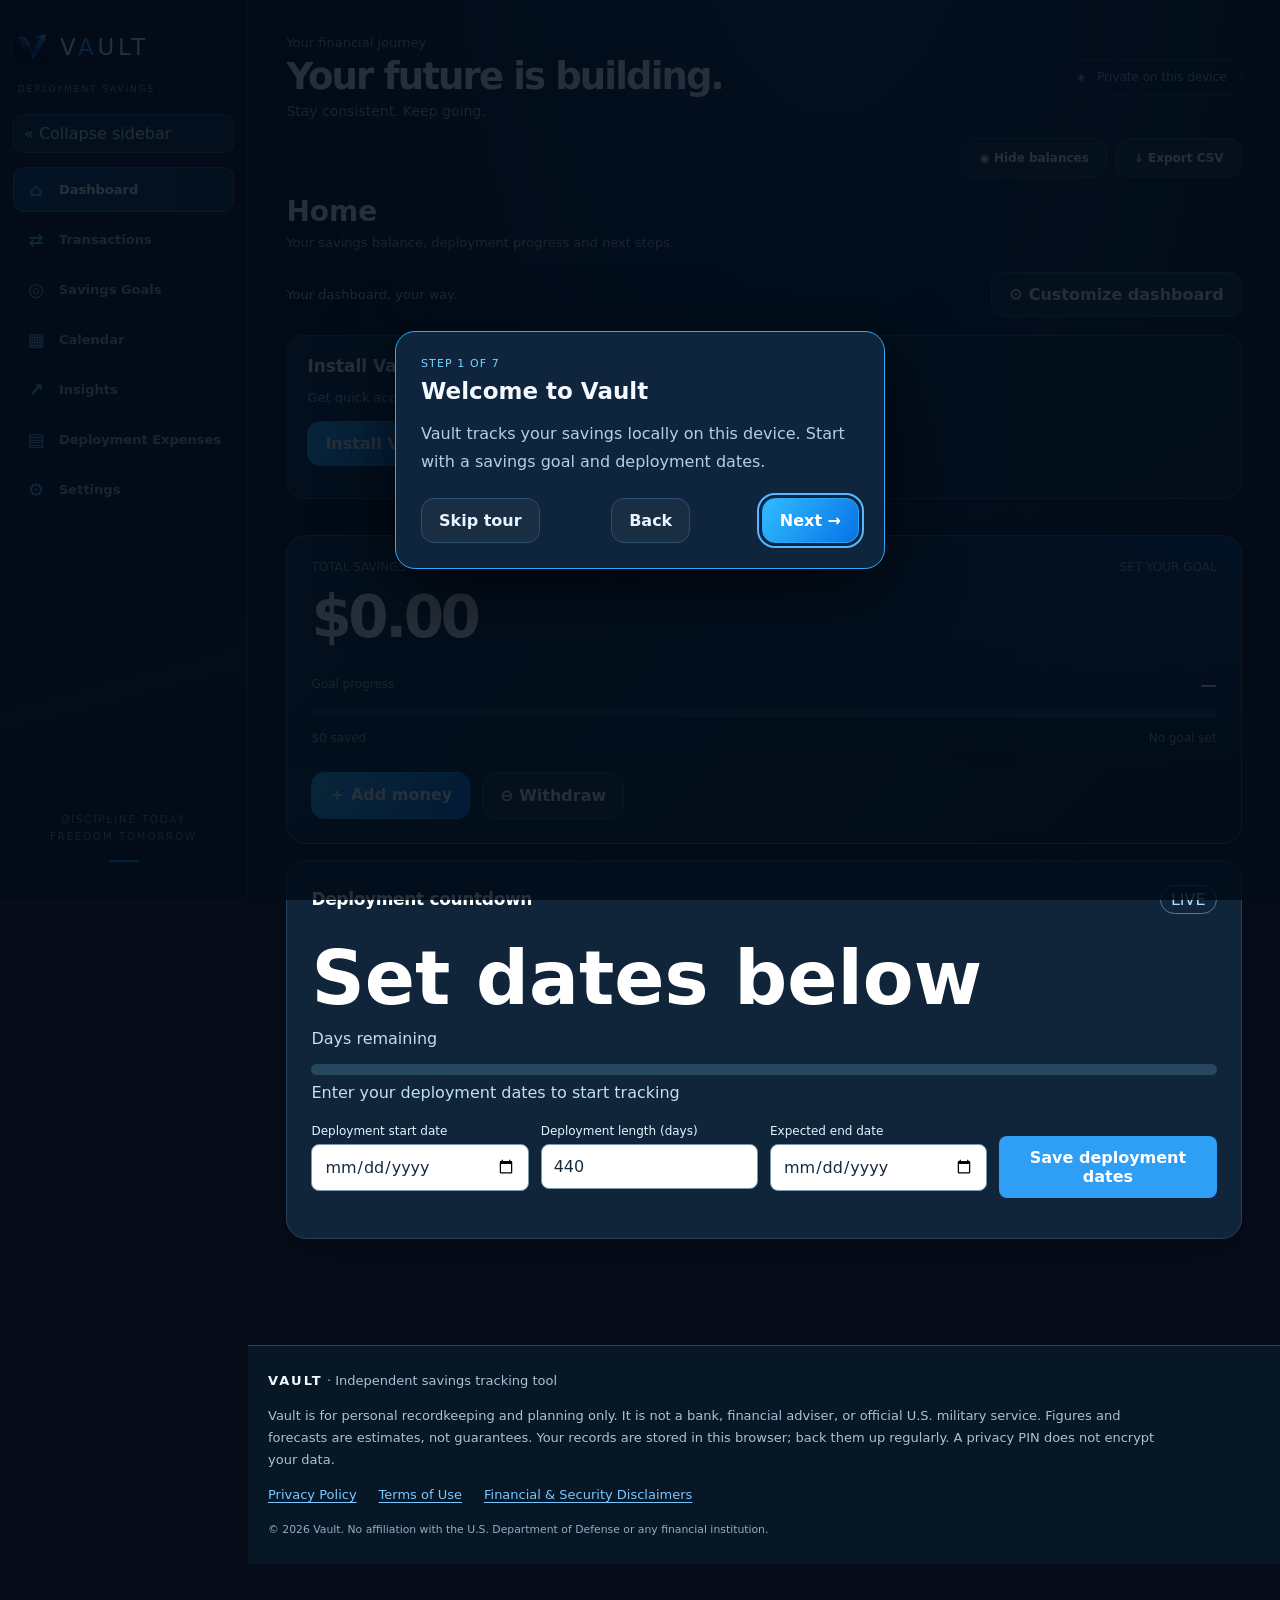
==== index.html @ 90b9b52c "Add files via upload" ====
<!doctype html><html lang="en"><head><meta charset="utf-8"><meta name="viewport" content="width=device-width,initial-scale=1"><meta name="theme-color" content="#060d19"><title>Vault | Deployment Savings</title><link rel="icon" type="image/png" href="icon-192.png"><link rel="apple-touch-icon" href="icon-192.png"><link rel="manifest" href="manifest.webmanifest"><style>
:root{font-family:Inter,ui-sans-serif,system-ui,-apple-system,"Segoe UI",sans-serif;color:#f4f8ff;background:#060d19;color-scheme:dark}*{box-sizing:border-box}body{margin:0;background:radial-gradient(ellipse at 65% -15%,#12315c 0,transparent 48%),#060d19;min-height:100vh}button,input{font:inherit}button{cursor:pointer}button:focus-visible,input:focus-visible{outline:2px solid #55b7ff;outline-offset:3px}a{color:inherit;text-decoration:none}.shell{display:grid;grid-template-columns:235px minmax(0,1fr);min-height:100vh}.sidebar{position:sticky;top:0;height:100vh;padding:32px 19px;border-right:1px solid #21334a;background:linear-gradient(165deg,#060c16,#091829 75%,#08111d)}.logo{font-size:31px;font-weight:300;letter-spacing:.28em;margin:0 10px 0 12px}.logo span{color:#31adff}.subbrand{font-size:10px;letter-spacing:.21em;color:#91a6bd;margin:4px 0 36px 13px}.nav{display:grid;gap:8px}.nav a{display:flex;align-items:center;gap:13px;padding:13px 15px;color:#a8bdd2;border-radius:13px;font-size:14px}.nav a.active,.nav a:hover{background:linear-gradient(90deg,#073a6c,#102844);color:#f4faff;border:1px solid #2672b7}.nav a:not(.active){border:1px solid transparent}.nav svg{width:19px;height:19px}.sidebar-note{position:absolute;bottom:30px;left:30px;right:30px;color:#718da8;letter-spacing:.2em;line-height:2;font-size:10px;text-align:center}.sidebar-note:after{content:"";display:block;width:30px;height:2px;background:#1c9bff;margin:15px auto}.main{min-width:0;padding:35px clamp(17px,3vw,43px) 70px;max-width:1500px;width:100%;margin:auto}.head{display:flex;justify-content:space-between;gap:20px;align-items:center;margin-bottom:27px}.eyebrow{font-size:13px;color:#93aac1}.head h1{font-size:clamp(25px,3vw,37px);letter-spacing:-.05em;margin:5px 0}.head p{color:#9aacc2;margin:0;font-size:14px}.private{font-size:12px;color:#8eb2d4;border:1px solid #29425b;border-radius:30px;padding:10px 14px;white-space:nowrap}.grid{display:grid;grid-template-columns:minmax(0,1.65fr) minmax(270px,1fr);gap:18px}.card{border:1px solid #25405a;border-radius:20px;padding:24px;background:linear-gradient(140deg,rgba(20,40,61,.93),rgba(7,18,32,.98));box-shadow:0 14px 40px #0003;min-width:0}.hero{background:radial-gradient(ellipse at 100% 0,#0a3765 0,transparent 55%),linear-gradient(135deg,#122b47,#071423);border-color:#2874ae}.card h2{font-size:17px;margin:0 0 20px;letter-spacing:-.02em}.balance{font-size:clamp(37px,5vw,58px);font-weight:750;letter-spacing:-.06em;margin:9px 0 24px;overflow-wrap:anywhere}.small{color:#96aac0;font-size:12px}.split{display:flex;justify-content:space-between;gap:12px;align-items:center}.strong{font-weight:700}.bar{height:11px;border-radius:20px;background:#203a55;overflow:hidden;margin:13px 0}.bar>div{height:100%;width:0;background:linear-gradient(90deg,#1688ee,#48c5ff);border-radius:20px;transition:width .3s}.actions{display:flex;gap:12px;margin-top:27px}.btn{border:1px solid #2d506e;border-radius:13px;padding:12px 17px;font-weight:700;background:#192d43;color:#e9f4ff}.btn.primary{background:linear-gradient(125deg,#31bcff,#0872e6);border-color:#27a8fc;color:#fff}.btn:hover{filter:brightness(1.13)}.progress-ring{width:145px;height:145px;margin:8px auto 18px;display:block}.ring-track{fill:none;stroke:#20384f;stroke-width:12}.ring-fill{fill:none;stroke:#24a9ff;stroke-width:12;stroke-linecap:round;transform:rotate(-90deg);transform-origin:50% 50%;transition:stroke-dasharray .3s}.ring-text{font-size:30px;fill:#f5faff;font-weight:700;text-anchor:middle}.ring-sub{font-size:10px;fill:#94abc3;text-anchor:middle}.mini3{display:grid;grid-template-columns:repeat(3,1fr);gap:7px;text-align:center}.mini3>div+div{border-left:1px solid #28415b}.mini3 b{display:block;font-size:18px}.mini3 span{font-size:11px;color:#90a9c1}.chart-wrap{width:100%;height:210px}.chart-wrap svg{width:100%;height:100%;overflow:visible}.chartline{fill:none;stroke:#31b4ff;stroke-width:3;stroke-linecap:round;stroke-linejoin:round}.chartarea{fill:url(#areaGradient)}.chartgrid{stroke:#25415b;stroke-width:1}.axis{fill:#8da6bd;font-size:11px}.forecast-amount{font-size:38px;font-weight:750;letter-spacing:-.05em;margin:12px 0}.status{margin-top:17px;background:#0a2440;border:1px solid #1e619c;padding:13px;border-radius:12px;color:#65c5ff;font-size:13px}.transactions{list-style:none;padding:0;margin:0}.transactions li{display:flex;justify-content:space-between;align-items:center;gap:15px;padding:14px 0;border-bottom:1px solid #22374c}.transactions li:last-child{border:0}.transaction-icon{width:39px;height:39px;border:1px solid #205d8b;border-radius:50%;background:#0a2945;display:grid;place-items:center;color:#55bcff;font-size:21px;flex-shrink:0}.txleft{display:flex;align-items:center;gap:12px;min-width:0}.txleft strong{display:block;font-size:13px;overflow-wrap:anywhere}.txleft small{color:#8ca6c0;font-size:11px}.txright{text-align:right;white-space:nowrap}.txright strong{display:block;font-size:14px}.pos{color:#5edbc5}.neg{color:#ffabb7}.textbutton{border:0;background:none;color:#7fbbec;font-size:11px;padding:6px 0}.stats{display:grid;grid-template-columns:1fr 1fr;gap:10px}.stat{border:1px solid #294158;border-radius:13px;padding:15px;background:#11243a}.stat strong{display:block;font-size:21px;margin-top:6px}.stat small{color:#90a9c1;font-size:11px}.quote{color:#91a8c1;border-top:1px solid #28415b;padding-top:19px;margin-top:20px;font-style:italic;font-size:14px;line-height:1.7}.full{grid-column:1/-1}.forms{display:grid;grid-template-columns:1fr 1fr;gap:18px}.formgrid{display:grid;grid-template-columns:repeat(2,minmax(0,1fr));gap:12px}label{display:block;font-size:12px;color:#b6c9db;margin-bottom:7px}input,select{width:100%;background:#071525;border:1px solid #35516c;border-radius:10px;color:#fff;padding:12px;min-height:44px}form .btn{margin-top:17px}.footnote{color:#8ba3bb;font-size:12px;line-height:1.6}.backup{display:flex;gap:12px;align-items:center;flex-wrap:wrap}.backup input{max-width:280px}.toast{position:fixed;bottom:22px;right:22px;background:#0e3557;border:1px solid #2d95d6;color:#e7f7ff;border-radius:12px;padding:13px 19px;box-shadow:0 12px 30px #0007;display:none;z-index:20}.mobile-nav{display:none}@media(max-width:1050px){.shell{grid-template-columns:190px 1fr}.sidebar{padding:28px 12px}.grid{grid-template-columns:1fr 1fr}.forms{grid-template-columns:1fr}.logo{font-size:25px}}@media(max-width:790px){.shell{display:block}.sidebar{display:none}.main{padding:25px 15px 100px}.grid{grid-template-columns:1fr}.card{padding:21px}.mobile-nav{display:flex;position:fixed;bottom:0;left:0;right:0;background:#091726ed;backdrop-filter:blur(15px);border-top:1px solid #294764;z-index:10;justify-content:space-around;padding:10px 4px max(12px,env(safe-area-inset-bottom))}.mobile-nav a{font-size:11px;color:#9ab9d5;text-align:center;padding:7px}.mobile-nav a.active{color:#4cbcff}.private{display:none}.head{margin-bottom:20px}.balance{font-size:46px}}@media(max-width:400px){.formgrid{grid-template-columns:1fr}.actions .btn{flex:1;padding:12px 7px;font-size:13px}.stats{gap:8px}.stat{padding:11px}}@media(prefers-reduced-motion:reduce){*{transition:none!important;scroll-behavior:auto!important}}html{scroll-behavior:smooth}
.brandlock{display:flex;align-items:center;gap:10px;margin-left:6px}.brandicon{width:42px;height:42px;border-radius:12px;flex-shrink:0}.brandlock .logo{margin:0;font-size:27px;letter-spacing:.16em}@media(max-width:1050px){.brandicon{width:34px;height:34px}.brandlock .logo{font-size:22px}}
</style>
<style>
.brandicon{object-fit:cover;box-shadow:0 0 22px #1688ee45}
.utilitybar{display:flex;justify-content:flex-end;gap:9px;margin:-8px 0 17px;flex-wrap:wrap}
.utilitybar button{font-size:12px}
.filters{display:flex;gap:10px;margin-bottom:14px;flex-wrap:wrap}
.filters input{flex:1;min-width:180px}
.filters select{width:auto;min-width:150px}
.privacy-hidden{filter:blur(10px);user-select:none}
.insight{padding:14px;border-radius:13px;background:#091e35;border:1px solid #285077;margin-top:15px}
.insight strong{color:#75caff}
@media(max-width:790px){.utilitybar{justify-content:flex-start}.filters input,.filters select{width:100%}}
</style>

<style>
.calendar-grid{display:grid;grid-template-columns:repeat(7,minmax(0,1fr));gap:5px;margin:18px 0}
.calendar-grid button,.calendar-grid .dayhead{min-width:0;text-align:center;border:1px solid #254461;background:#0c2036;border-radius:9px;color:#e3f4ff;padding:10px 2px;font-size:12px}
.calendar-grid button.has-money{background:#123f67;border-color:#279ff1}
.calendar-grid .dayhead{background:transparent;border:0;color:#88a9c9}
.reportrow,.goalrow{padding:12px 0;border-bottom:1px solid #29415a;display:flex;justify-content:space-between;gap:10px;align-items:center;flex-wrap:wrap}
.goalrow small{color:#9fb7cf}
#vaultLock{position:fixed;inset:0;z-index:999;background:#061120;display:none;align-items:center;justify-content:center;padding:24px}
#vaultLock>div{max-width:360px;width:100%;border:1px solid #276caa;background:#10243a;padding:28px;border-radius:20px}
@media(max-width:500px){.calendar-grid{gap:2px}.calendar-grid button{font-size:10px;padding:9px 0}}
</style>
<style>.vault-legal-footer{margin:36px auto 82px;padding:24px 20px;border-top:1px solid #284766;background:#081725;color:#a9c1d7;font-size:13px;line-height:1.7}.vault-legal-footer .legal-inner{max-width:1100px;margin:auto}.vault-legal-footer strong{color:#f2f8ff;letter-spacing:.16em}.vault-legal-footer nav{display:flex;flex-wrap:wrap;gap:10px 22px;margin:12px 0}.vault-legal-footer a{color:#79c7ff;text-decoration:underline;text-underline-offset:3px}.vault-legal-footer small{color:#92acc6}.vault-legal-footer p{max-width:900px}@media(min-width:900px){.vault-legal-footer{margin-left:260px}}@media(max-width:650px){.vault-legal-footer{padding-bottom:88px}}</style></head><body><div class="shell"><aside class="sidebar"><div class="brandlock"><img src="icon-192.png" alt="Vault V logo" class="brandicon"><div class="logo">V<span>A</span>ULT</div></div><div class="subbrand">DEPLOYMENT SAVINGS</div><nav class="nav"><a class="active" href="#dashboard">⌂ &nbsp; Dashboard</a><a href="#activity">↗ &nbsp; Transactions</a><a href="#plan">◎ &nbsp; Savings plan</a><a href="#data">⚙ &nbsp; Data & backup</a></nav><div class="sidebar-note">DISCIPLINE TODAY<br>FREEDOM TOMORROW</div></aside><main class="main"><header class="head"><div><div class="eyebrow">Your financial journey</div><h1>Your future is building.</h1><p>Stay consistent. Keep going.</p></div><div class="private">◈ &nbsp; Private on this device</div></header><div class="utilitybar"><button class="btn" type="button" id="privacyToggle">◉ Hide balances</button><button class="btn" type="button" id="csvExport">↓ Export CSV</button></div><div class="grid" id="dashboard"><section class="card hero"><div class="split"><div class="small">TOTAL SAVINGS</div><div class="small" id="goalBadge">SET YOUR GOAL</div></div><div class="balance" id="balance">$0.00</div><div class="split"><span class="small">Goal progress</span><b id="percent">—</b></div><div class="bar" id="progress" role="progressbar" aria-label="Savings goal progress" aria-valuemin="0" aria-valuemax="100" aria-valuenow="0"><div id="fill"></div></div><div class="split small"><span id="savedLabel">$0 saved</span><span id="goalLabel">No goal set</span></div><div class="actions"><button type="button" class="btn primary" id="addShortcut">＋ Add money</button><button type="button" class="btn" id="withdrawShortcut">⊖ Withdraw</button></div></section><section class="card"><h2>Deployment progress</h2><svg class="progress-ring" viewBox="0 0 160 160" role="img" aria-label="Deployment progress"><circle class="ring-track" cx="80" cy="80" r="61"/><circle id="ringFill" class="ring-fill" cx="80" cy="80" r="61" stroke-dasharray="0 383.27"/><text id="ringPct" x="80" y="77" class="ring-text">—</text><text x="80" y="95" class="ring-sub">Complete</text></svg><div class="mini3"><div><b id="elapsed">—</b><span>Elapsed</span></div><div><b id="remainingDays">—</b><span>Remaining</span></div><div><b id="totalDays">—</b><span>Total days</span></div></div></section><section class="card"><div class="split"><h2>Savings growth</h2><span class="small">Transaction history</span></div><div class="chart-wrap"><svg id="chart" viewBox="0 0 520 210" preserveAspectRatio="none" aria-label="Savings growth chart" role="img"></svg></div><div class="small" id="chartNote">Add a savings transaction to see your progress.</div></section><section class="card"><h2>Projection</h2><div class="small">Estimated end balance</div><div class="forecast-amount" id="forecast">—</div><p class="footnote" id="forecastNote">Set deployment dates and record savings to see a projection.</p><div class="insight" id="goalPace" aria-live="polite">Set a goal and deployment dates to see your required savings pace.</div><div class="status" id="forecastStatus">Your progress, your pace.</div></section><section class="card" id="activity"><div class="split"><h2>Recent transactions</h2><span class="small" id="txCount">0 records</span></div><div class="filters"><input id="txSearch" aria-label="Search transactions" placeholder="Search transactions..."><select id="txFilter" aria-label="Filter transaction type"><option value="all">All transactions</option><option value="deposit">Deposits only</option><option value="withdrawal">Withdrawals only</option></select></div><div class="vault-cat-filter"><label for="txCategoryFilter">Category</label><select id="txCategoryFilter"><option value="all">All categories</option><option value="">Uncategorized</option></select></div><ul class="transactions" id="history"></ul></section><section class="card"><h2>Quick stats</h2><div class="stats"><div class="stat"><small>Saved this month</small><strong id="monthSaved">$0</strong></div><div class="stat"><small>Monthly average</small><strong id="monthlyAverage">—</strong></div><div class="stat"><small>Left to goal</small><strong id="leftGoal">—</strong></div><div class="stat"><small>Days remaining</small><strong id="daysStat">—</strong></div></div><div class="quote">“Small steps each day create a big future.”</div></section><section class="full forms" id="plan"><div class="card" id="transactionPanel"><h2>Record savings</h2><form id="transactionForm"><div class="formgrid"><div><label for="type">Transaction</label><select id="type"><option value="deposit">Add to savings</option><option value="withdrawal">Withdraw from savings</option></select></div><div><label for="amount">Amount ($)</label><input id="amount" type="number" min="0.01" step="0.01" required placeholder="0.00"></div><div><label for="date">Date</label><input id="date" type="date" required></div><div><label for="txCategory">Category (optional)</label><select id="txCategory"><option value="">Uncategorized</option></select></div><div><label for="note">Note (optional)</label><input id="note" maxlength="100" placeholder="Payday transfer"></div></div><button class="btn primary" type="submit">Save transaction</button></form></div><div class="card"><h2>Your savings plan</h2><form id="settingsForm"><div class="formgrid"><div><label for="starting">Starting savings ($)</label><input id="starting" type="number" min="0" step="0.01" required></div><div><label for="goal">Savings goal ($)</label><input id="goal" type="number" min="0" step="0.01" required></div><div><label for="start">Deployment start</label><input id="start" type="date"></div><div><label for="end">Deployment end</label><input id="end" type="date"></div></div><button class="btn" type="submit">Save plan</button></form></div></section><section class="card full" id="data"><h2>Data & backups</h2><p class="footnote">Vault stores your records in this browser, not in a bank account or online service. Export backups regularly: clearing browser data or changing devices may erase your records. Projections are estimates, not guaranteed results.</p><div class="backup"><button class="btn" id="export" type="button">↓ Export JSON backup</button><div><label for="import">Restore a backup</label><input id="import" type="file" accept=".json,application/json"></div></div></section>
<section class="card full" id="insights"><div class="split"><h2>Payday & savings insights</h2><span class="small">V1.1</span></div>
<div class="stats" id="insightStats"></div><div class="insight" id="projectionRange">Add transactions to build projections.</div>
<div class="insight" id="checkpoint">Set a goal and dates to see monthly checkpoints.</div>
<div class="insight" id="milestones">Milestones appear here.</div></section>
<section class="card full" id="goals"><h2>Optional savings goals</h2><p class="footnote">Your main deployment goal always measures total savings. Smaller goals reserve part of the same balance, never extra money.</p>
<form id="goalForm" class="formgrid"><div><label>Goal name</label><input id="subGoalName" maxlength="70" required placeholder="Emergency fund"></div><div><label>Target ($)</label><input id="subGoalTarget" type="number" min=".01" step=".01" required></div><div><label>Allocated savings ($)</label><input id="subGoalAllocated" type="number" min="0" step=".01" value="0" required></div><div style="align-self:end"><button class="btn primary" type="submit">Add goal</button></div></form><div id="subGoals"></div></section>
<section class="card full" id="calendarSection"><h2>Savings calendar</h2><div class="split"><button class="btn" id="prevMonth" type="button">← Previous</button><strong id="calendarMonth"></strong><button class="btn" id="nextMonth" type="button">Next →</button></div><div class="calendar-grid" id="calendarGrid"></div><p class="footnote">Select a day to review its transactions.</p><div id="dayDetails" class="small"></div></section>
<section class="card full" id="monthlyReport"><h2>Monthly savings report</h2><div id="monthlyRows"></div></section>
<section class="card full" id="reminders"><h2>Reminders & privacy</h2><div class="formgrid">
<div><label>Next payday (optional)</label><input type="date" id="nextPayday"></div>
<div><label>Payday recurrence</label><select id="paydayFrequency"><option value="none">One-time</option><option value="biweekly">Every 14 days</option><option value="semimonthly">1st and 15th</option></select></div>
<div><label>Backup reminder</label><select id="backupFrequency"><option value="30">Every 30 days</option><option value="14">Every 14 days</option><option value="7">Every 7 days</option><option value="0">Off</option></select></div>
<div style="align-self:end"><button class="btn primary" type="button" id="saveReminder">Save reminders</button></div>
</div><div id="reminderList" class="insight"></div><div class="actions"><button class="btn" id="setPin" type="button">Set/change privacy PIN</button><button class="btn" id="lockNow" type="button">Lock now</button><button class="btn" id="clearPin" type="button">Remove PIN</button></div><p class="footnote">The PIN is a convenience screen, not encryption. Browser storage remains accessible to someone with device access.</p><div class="actions"><button class="btn" id="installApp" type="button" hidden>Install Vault</button></div></section>
</div><section class="card full v12-card" id="v12Overview" aria-label="Savings command center">
<div class="v12-heading"><div><span class="v12-kicker">VAULT / FINANCIAL OVERVIEW</span><h2>Your savings command center</h2><p class="footnote">A clearer view of your savings pace, upcoming payday and monthly progress.</p></div><span class="v12-version">V1.2</span></div>
<div class="v12-metrics" id="v12Metrics" aria-live="polite"></div>
<div class="v12-progress"><div class="split"><strong>Goal pacing</strong><span id="v12PaceLabel" class="small">Set your goal and dates</span></div><div class="v12-track"><div id="v12ActualBar"></div><div id="v12TargetMark" aria-hidden="true"></div></div><p id="v12PaceExplanation" class="footnote"></p></div>
</section>
<section class="card full v12-card" id="v12Activity"><div class="v12-heading"><div><span class="v12-kicker">ACTIVITY</span><h2>Recent savings activity</h2></div><a href="#activity" class="v12-link">All transactions →</a></div><div id="v12Timeline" class="v12-timeline"></div></section>
<section class="card full v12-card" id="v12Planner"><div class="v12-heading"><div><span class="v12-kicker">PAYDAY PLANNER</span><h2>Plan your next deposit</h2></div></div><div class="v12-planner"><div><label for="v12PayAmount">Expected savings per payday ($)</label><input id="v12PayAmount" type="number" min="0" step=".01" placeholder="Enter your planned savings"></div><div><label for="v12PayDate">Next payday</label><input id="v12PayDate" type="date"></div><div><label for="v12PayCycle">Pay frequency</label><select id="v12PayCycle"><option value="semi">1st and 15th</option><option value="biweekly">Every 14 days</option><option value="monthly">Every month</option></select></div><div class="v12-plan-button"><button type="button" class="btn primary" id="v12SavePlan">Save plan</button></div></div><p id="v12PlanSummary" class="footnote">This is a planning estimate. No transactions are created automatically.</p></section>
<section class="card full v12-card" id="v12Health"><div class="v12-heading"><div><span class="v12-kicker">SAVINGS HEALTH</span><h2>Monthly health check</h2></div></div><div id="v12HealthStats" class="v12-health"></div><p class="footnote">Savings indicators are based on recorded activity, not an assessment of creditworthiness or financial advice.</p></section>
<section class="card full v12-card" id="v12Recovery"><div class="v12-heading"><div><span class="v12-kicker">DATA SAFETY</span><h2>Backup readiness</h2></div></div><div id="v12BackupStatus" class="v12-backup"></div><div class="actions"><button type="button" class="btn" id="v12Export">Download complete backup</button><button type="button" class="btn" id="v12BackupCheck">Check local records</button></div><p class="footnote">Exporting a backup does not sync your data. Keep your JSON file somewhere safe. A local validation check does not replace a restoration test.</p></section></main></div><nav class="mobile-nav" aria-label="Mobile navigation"><a class="active" href="#dashboard">⌂<br>Home</a><a href="#activity">↗<br>Activity</a><a href="#plan">◎<br>Plan</a><a href="#data">⚙<br>Backup</a></nav><div class="toast" id="toast" role="status"></div><script>
(()=>{'use strict';const KEY='vault-deployment-v3',OLD='deployment-savings-v1',empty=()=>({settings:{starting:0,goal:0,start:'',end:''},transactions:[]});const $=id=>document.getElementById(id);const money=n=>new Intl.NumberFormat('en-US',{style:'currency',currency:'USD'}).format(n),short=n=>new Intl.NumberFormat('en-US',{style:'currency',currency:'USD',maximumFractionDigits:0}).format(n);const today=()=>{const d=new Date();return `${d.getFullYear()}-${String(d.getMonth()+1).padStart(2,'0')}-${String(d.getDate()).padStart(2,'0')}`};const date=s=>s?new Date(s+'T12:00:00'):null;const days=(a,b)=>Math.round((b-a)/86400000);const num=v=>Number.isFinite(Number(v))?Number(v):0;const cents=v=>Math.round(v*100)/100;let data;try{data=JSON.parse(localStorage.getItem(KEY)||localStorage.getItem(OLD))||empty();if(!valid(data))throw Error()}catch{data=empty()}function valid(d){return d&&d.settings&&typeof d.settings==='object'&&Number.isFinite(Number(d.settings.starting))&&Number(d.settings.starting)>=0&&Number.isFinite(Number(d.settings.goal))&&Number(d.settings.goal)>=0&&Array.isArray(d.transactions)&&d.transactions.length<100000&&d.transactions.every(t=>t&&['deposit','withdrawal'].includes(t.type)&&Number.isFinite(t.amount)&&t.amount>0&&typeof t.date==='string'&&/^\d{4}-\d\d-\d\d$/.test(t.date)&&typeof t.id==='string')}function toast(msg){$('toast').textContent=msg;$('toast').style.display='block';clearTimeout(toast.timer);toast.timer=setTimeout(()=>$('toast').style.display='none',2800)}function persist(){try{localStorage.setItem(KEY,JSON.stringify(data));render();window.dispatchEvent(new Event('vault-updated'));return true}catch{alert('Unable to save in this browser. Please export a backup and check available storage.');return false}}function balance(){return cents(num(data.settings.starting)+data.transactions.reduce((sum,t)=>sum+(t.type==='deposit'?t.amount:-t.amount),0))}function renderChart(){const svg=$('chart');svg.replaceChildren();const NS='http://www.w3.org/2000/svg',add=(name,attrs,text)=>{const e=document.createElementNS(NS,name);Object.entries(attrs||{}).forEach(([k,v])=>e.setAttribute(k,String(v)));if(text!==undefined)e.textContent=text;svg.append(e);return e};const defs=add('defs'),gradient=document.createElementNS(NS,'linearGradient');gradient.setAttribute('id','areaGradient');gradient.setAttribute('x1','0');gradient.setAttribute('y1','0');gradient.setAttribute('x2','0');gradient.setAttribute('y2','1');for(const [offset,opacity] of [['0%','.4'],['100%','0']]){const stop=document.createElementNS(NS,'stop');stop.setAttribute('offset',offset);stop.setAttribute('stop-color','#159dff');stop.setAttribute('stop-opacity',opacity);gradient.append(stop)}defs.append(gradient);const ordered=[...data.transactions].sort((a,b)=>a.date.localeCompare(b.date)||num(a.created)-num(b.created));let running=num(data.settings.starting);let points=[{label:'Start',val:running}];for(const t of ordered){running+=t.type==='deposit'?t.amount:-t.amount;points.push({label:t.date.slice(5),val:cents(running)})}if(points.length===1)points.push({...points[0],label:'Now'});const vals=points.map(p=>p.val),min=Math.min(0,...vals),max=Math.max(1,...vals),range=max-min;for(let i=0;i<4;i++){const y=18+i*49;add('line',{x1:48,x2:508,y1:y,y2:y,class:'chartgrid'});add('text',{x:4,y:y+4,class:'axis'},short(max-i*range/3))}const coords=points.map((p,i)=>[48+(460*i/(points.length-1)),166-148*(p.val-min)/range]);const d=coords.map(([x,y],i)=>`${i?'L':'M'}${x.toFixed(1)},${y.toFixed(1)}`).join(' ');add('path',{d:`${d} L${coords.at(-1)[0]},166 L48,166 Z`,class:'chartarea'});add('path',{d,class:'chartline'});const [x,y]=coords.at(-1);add('circle',{cx:x,cy:y,r:5,fill:'#4fc5ff',stroke:'#c9efff','stroke-width':2});add('text',{x:48,y:195,class:'axis'},points[0].label);add('text',{x:508,y:195,class:'axis','text-anchor':'end'},points.at(-1).label);$('chartNote').textContent=ordered.length?`${ordered.length} recorded transaction${ordered.length===1?'':'s'} • Balance shown over time`:'Add a savings transaction to see your progress.'}function render(){const s=data.settings,bal=balance(),goal=num(s.goal),pct=goal>0?bal/goal*100:0;$('balance').textContent=money(bal);$('percent').textContent=goal>0?`${pct.toFixed(1)}%`:'—';$('fill').style.width=`${Math.max(0,Math.min(100,pct))}%`;$('progress').setAttribute('aria-valuenow',Math.max(0,Math.min(100,Math.round(pct))));$('goalBadge').textContent=goal>0?(pct>=100?'GOAL REACHED':'KEEP BUILDING'):'SET YOUR GOAL';$('savedLabel').textContent=`${short(bal)} saved`;$('goalLabel').textContent=goal>0?`${short(goal)} goal`:'No goal set';$('leftGoal').textContent=goal>0?short(Math.max(0,goal-bal)):'—';const start=date(s.start),end=date(s.end),now=date(today()),total=start&&end&&end>start?days(start,end):null,elapsed=total===null?null:Math.min(total,Math.max(0,days(start,now))),remaining=total===null?null:Math.max(0,days(now,end)),progress=total?elapsed/total*100:0;$('elapsed').textContent=elapsed??'—';$('remainingDays').textContent=remaining??'—';$('totalDays').textContent=total??'—';$('daysStat').textContent=remaining??'—';$('ringPct').textContent=total?`${Math.round(progress)}%`:'—';$('ringFill').setAttribute('stroke-dasharray',`${(progress/100*383.27).toFixed(1)} 383.27`);const net=cents(bal-num(s.starting));const forecast=total&&elapsed>0?cents(bal+net/elapsed*remaining):null;$('forecast').textContent=forecast===null?'—':short(forecast);$('forecastNote').textContent=forecast===null?'Set deployment dates and record savings to see a projection.':'Based on your average net savings per elapsed deployment day. This is only an estimate.';$('forecastStatus').textContent=forecast===null?'Your progress, your pace.':goal>0?(forecast>=goal?'On track to reach your goal':'Below goal at your current pace'):'Add a goal to compare your forecast.';const month=today().slice(0,7),thisMonth=data.transactions.filter(t=>t.date.startsWith(month)).reduce((a,t)=>a+(t.type==='deposit'?t.amount:-t.amount),0);$('monthSaved').textContent=short(thisMonth);$('monthlyAverage').textContent=elapsed>0?short(net/(elapsed/30.4375)):'—';const sorted=[...data.transactions].sort((a,b)=>b.date.localeCompare(a.date)||num(b.created)-num(a.created));$('txCount').textContent=`${sorted.length} record${sorted.length===1?'':'s'}`;$('history').replaceChildren();if(!sorted.length){const li=document.createElement('li');li.className='small';li.textContent='No transactions yet. Your savings history will appear here.';$('history').append(li)}for(const t of sorted.filter(t=>($('txFilter').value==='all'||t.type===$('txFilter').value)&&(!$('txSearch').value.trim()||(t.note||'').toLowerCase().includes($('txSearch').value.trim().toLowerCase())||(t.category||'').toLowerCase().includes($('txSearch').value.trim().toLowerCase())||t.date.includes($('txSearch').value.trim()))&&($('txCategoryFilter').value==='all'||(t.category||'')===$('txCategoryFilter').value))){const li=document.createElement('li'),left=document.createElement('div'),circle=document.createElement('span'),txt=document.createElement('div'),title=document.createElement('strong'),dt=document.createElement('small'),right=document.createElement('div'),amt=document.createElement('strong'),del=document.createElement('button');left.className='txleft';circle.className='transaction-icon';circle.textContent=t.type==='deposit'?'↓':'↑';title.textContent=t.note|| (t.type==='deposit'?'Savings deposit':'Savings withdrawal');dt.textContent=t.date+(t.category?' · '+t.category:' · Uncategorized');txt.append(title,dt);left.append(circle,txt);right.className='txright';amt.className=t.type==='deposit'?'pos':'neg';amt.textContent=`${t.type==='deposit'?'+':'−'}${money(t.amount)}`;del.className='textbutton';del.textContent='Delete';del.setAttribute('aria-label',`Delete ${t.date} ${t.type} ${money(t.amount)}`);del.onclick=()=>{if(confirm('Delete this transaction?')){data.transactions=data.transactions.filter(x=>x.id!==t.id);persist()}};const edit=document.createElement('button');edit.className='textbutton';edit.textContent='Edit';edit.onclick=()=>{const amount=prompt('Amount ($)',String(t.amount));if(amount===null)return;const val=Math.round(Number(amount)*100)/100;if(!Number.isFinite(val)||val<=0){alert('Enter a positive amount');return}const note=prompt('Description',t.note||'');if(note===null)return;const dt=prompt('Date (YYYY-MM-DD)',t.date);if(dt===null)return;if(!/^\d{4}-\d{2}-\d{2}$/.test(dt)||Number.isNaN(Date.parse(dt))){alert('Enter a valid date');return}const choices=t.type==='deposit'?['Paycheck','Bonus','Gift','Transfer','Other']:['Bills','Shopping','Emergency','Transfer','Other'];const category=prompt('Category (optional): '+choices.join(', '),t.category||'');if(category===null)return;const cleanCategory=category.trim();if(cleanCategory&&!choices.some(x=>x.toLowerCase()===cleanCategory.toLowerCase())){alert('Choose one of the listed categories, or leave it blank.');return}const old={...t};Object.assign(t,{amount:val,note:note.trim(),date:dt,category:choices.find(x=>x.toLowerCase()===cleanCategory.toLowerCase())||''});if(balance()<0){Object.assign(t,old);alert('This edit would make savings negative');return}persist()};right.append(amt,edit,del);li.append(left,right);$('history').append(li)}const pace=$('goalPace');if(pace){if(goal>0&&remaining!==null&&remaining>0){const needed=Math.max(0,goal-bal);pace.textContent=needed===0?'Goal achieved — excellent progress.':`To reach your goal, save ${money(needed/(remaining/30.4375))} per remaining month (${money(needed/remaining)} per day).`;}else{pace.textContent=goal>0&&remaining===0?'Your deployment end date has passed. Review your final savings.':'Set a savings goal and deployment dates to calculate your required monthly pace.'}}if(window.vaultPrivate){for(const id of ['balance','forecast','monthSaved','monthlyAverage','leftGoal'])$(id).classList.add('privacy-hidden')}else{for(const id of ['balance','forecast','monthSaved','monthlyAverage','leftGoal'])$(id).classList.remove('privacy-hidden')}renderChart()}function fill(){for(const k of ['starting','goal','start','end'])$(k).value=data.settings[k]??''}$('date').value=today();$('transactionForm').onsubmit=e=>{e.preventDefault();const amount=cents(Number($('amount').value));if(!(amount>0&&Number.isFinite(amount)))return;if($('type').value==='withdrawal'&&amount>balance()){alert('This withdrawal is greater than your recorded savings.');return}data.transactions.push({id:typeof crypto!=='undefined'&&crypto.randomUUID?crypto.randomUUID():String(Date.now())+'-'+Math.random(),type:$('type').value,amount,date:$('date').value,note:$('note').value.trim(),category:$('txCategory').value,created:Date.now()});if(persist()){e.target.reset();$('date').value=today();toast('Transaction saved')}};$('settingsForm').onsubmit=e=>{e.preventDefault();const start=$('start').value,end=$('end').value;if(start&&end&&end<=start){alert('Deployment end must be after the start date.');return}data.settings={starting:cents(Math.max(0,num($('starting').value))),goal:cents(Math.max(0,num($('goal').value))),start,end};if(persist())toast('Savings plan updated')};for(const [id,type] of [['addShortcut','deposit'],['withdrawShortcut','withdrawal']])$(id).onclick=()=>{$('type').value=type;$('transactionPanel').scrollIntoView({behavior:'smooth'});setTimeout(()=>$('amount').focus({preventScroll:true}),200)};$('export').onclick=()=>{const blob=new Blob([JSON.stringify({app:'deployment-savings-tracker',version:3,...data},null,2)],{type:'application/json'}),url=URL.createObjectURL(blob),a=document.createElement('a');a.href=url;a.download=`vault-savings-backup-${today()}.json`;a.click();setTimeout(()=>URL.revokeObjectURL(url),2000)};$('import').onchange=async e=>{const file=e.target.files[0];if(!file)return;try{if(file.size>5e6)throw Error('large');const obj=JSON.parse(await file.text());if(obj.app!=='deployment-savings-tracker'||!valid(obj))throw Error('invalid');if(!confirm('Replace your existing savings records with this backup?'))return;data={settings:obj.settings,transactions:obj.transactions};if(persist()){fill();toast('Backup restored')}}catch{alert('Could not restore this backup. Please use a valid Vault savings JSON backup.')}finally{e.target.value=''}};$('txSearch').addEventListener('input',render);$('txFilter').addEventListener('change',render);$('txCategoryFilter').addEventListener('change',render);$('privacyToggle').onclick=()=>{window.vaultPrivate=!window.vaultPrivate;$('privacyToggle').textContent=window.vaultPrivate?'◉ Show balances':'◉ Hide balances';render()};$('csvExport').onclick=()=>{const esc=v=>'"'+String(v??'').replace(/"/g,'""')+'"';const lines=[['Date','Type','Amount','Category','Note'],...data.transactions.map(t=>[t.date,t.type,t.amount.toFixed(2),t.category||'',t.note||''])];const csv=lines.map(row=>row.map(esc).join(',')).join('\\r\\n');const url=URL.createObjectURL(new Blob([csv],{type:'text/csv;charset=utf-8'}));const a=document.createElement('a');a.href=url;a.download=`vault-transactions-${today()}.csv`;a.click();setTimeout(()=>URL.revokeObjectURL(url),2000)};fill();render()})();
</script><footer class="vault-legal-footer" aria-label="Legal information"><div class="legal-inner"><div><strong>VAULT</strong> <span>· Independent savings tracking tool</span></div><p>Vault is for personal recordkeeping and planning only. It is not a bank, financial adviser, or official U.S. military service. Figures and forecasts are estimates, not guarantees. Your records are stored in this browser; back them up regularly. A privacy PIN does not encrypt your data.</p><nav aria-label="Legal pages"><a href="privacy.html">Privacy Policy</a><a href="terms.html">Terms of Use</a><a href="disclaimer.html">Financial &amp; Security Disclaimers</a></nav><small>© <span id="vaultCopyrightYear">2026</span> Vault. No affiliation with the U.S. Department of Defense or any financial institution.</small></div></footer><div id="vaultLock"><div><h2>Vault locked</h2><p class="small">Enter your privacy PIN to continue.</p><input id="unlockPin" type="password" inputmode="numeric" autocomplete="off" placeholder="PIN"><button class="btn primary" id="unlockBtn" type="button">Unlock</button><p id="unlockError" class="small"></p></div></div><script src="vault-v11.js" defer></script><script src="vault-v11-legal.js" defer></script><link rel="stylesheet" href="vault-v12.css"><script src="vault-v12.js" defer></script><link rel="stylesheet" href="vault-navigation.css"><script src="vault-navigation.js" defer></script><link rel="stylesheet" href="vault-experience.css"><script src="vault-experience.js" defer></script><link rel="stylesheet" href="vault-v13.css"><script src="vault-v13.js" defer></script><link rel="stylesheet" href="vault-v14.css"><script src="vault-v14.js" defer></script><link rel="stylesheet" href="vault-v141.css"><script src="vault-v141.js" defer></script><link rel="stylesheet" href="vault-v15.css"><script src="vault-v15.js" defer></script><link rel="stylesheet" href="vault-v21.css"><script src="vault-v21.js" defer></script><link rel="stylesheet" href="vault-v22.css"><script src="vault-v22.js" defer></script><link rel="stylesheet" href="vault-v25.css"><script src="vault-v25.js" defer></script><style id="vault-countdown-inline-style">
#vaultCountdownV29{display:block!important;visibility:visible!important;opacity:1!important;background:#10253a!important;color:#f5faff!important;padding:24px!important;grid-column:1/-1;max-width:100%;box-sizing:border-box}
#vaultCountdownV29 .v29-top{display:flex;justify-content:space-between;align-items:center;gap:12px}
#vaultCountdownV29 h2{margin:0;color:#fff!important}
#vaultCountdownV29 .v29-top span{border:1px solid #4e7d9b;border-radius:20px;padding:4px 10px;color:#a9dfff}
#vaultCountdownV29 .v29-number{font-size:clamp(38px,8vw,74px)!important;line-height:1.15;font-weight:800;color:#fff!important;background:transparent!important;width:auto!important;height:auto!important;min-height:65px;margin-top:22px;opacity:1!important;-webkit-text-fill-color:#fff!important}
#vaultCountdownV29 .v29-label,#vaultCountdownV29 #v29Progress{color:#c1dff3!important;margin:8px 0 16px}
#vaultCountdownV29 .v29-track{height:11px;border-radius:30px;background:#27475e;overflow:hidden}
#vaultCountdownV29 #v29Fill{height:100%;width:0;background:#53baff}
#vaultCountdownV29 form{display:grid!important;grid-template-columns:repeat(auto-fit,minmax(min(100%,190px),1fr));gap:12px;margin-top:22px;visibility:visible!important;opacity:1!important}
#vaultCountdownV29 label{display:flex!important;flex-direction:column;gap:6px;color:#e6f3ff!important}
#vaultCountdownV29 input{display:block!important;visibility:visible!important;opacity:1!important;box-sizing:border-box;width:100%;background:#fff!important;color:#172b3e!important;-webkit-text-fill-color:#172b3e!important;border:1px solid #7798af;border-radius:8px;padding:12px;font-size:16px;color-scheme:light}
#vaultCountdownV29 button{background:#2f9ef5!important;color:white!important;border:0;border-radius:8px;padding:12px 18px;cursor:pointer;font-weight:700;align-self:end;min-height:46px}
#vaultCountdownV29 #v29Status{color:#bce7ff!important}
</style><script id="vault-countdown-inline">(()=>{'use strict';
const KEY='vault-countdown-v29';
const $=id=>document.getElementById(id);
const parse=s=>{if(!/^\d{4}-\d{2}-\d{2}$/.test(s||''))return null;const [y,m,d]=s.split('-').map(Number);const a=new Date(y,m-1,d,12);return a.getFullYear()===y&&a.getMonth()===m-1&&a.getDate()===d?a:null};
const fmt=d=>[d.getFullYear(),String(d.getMonth()+1).padStart(2,'0'),String(d.getDate()).padStart(2,'0')].join('-');
const diff=(a,b)=>Math.round((Date.UTC(b.getFullYear(),b.getMonth(),b.getDate())-Date.UTC(a.getFullYear(),a.getMonth(),a.getDate()))/86400000);
function init(){
const home=$('vault-page-home')?.querySelector('.vault-page-content')||document.querySelector('#dashboard');
if(!home)return;
document.querySelectorAll('.vault-countdown').forEach(el=>el.remove());
const card=document.createElement('section');card.id='vaultCountdownV29';card.className='card vault-countdown-v29';
card.innerHTML=`<div class="v29-top"><h2>Deployment countdown</h2><span>LIVE</span></div><div class="v29-number" id="v29Remaining">Set dates below</div><div class="v29-label" id="v29Label">Days remaining</div><div class="v29-track"><div id="v29Fill"></div></div><p id="v29Progress">Enter your dates to start the countdown</p><form id="v29Form"><label>Deployment start date<input id="v29Start" type="date" required></label><label>Deployment length (days)<input id="v29Length" type="number" min="1" max="3650" value="440" required></label><label>Expected end date<input id="v29End" type="date" required></label><button type="submit">Save deployment dates</button></form><p id="v29Status" role="status"></p>`;
home.prepend(card);
const start=$('v29Start'),len=$('v29Length'),end=$('v29End'),status=$('v29Status');
const updateEnd=()=>{const a=parse(start.value),n=Number(len.value);if(a&&Number.isInteger(n)&&n>0&&n<=3650){a.setDate(a.getDate()+n);end.value=fmt(a)}};
start.addEventListener('change',updateEnd);len.addEventListener('input',updateEnd);
end.addEventListener('change',()=>{const a=parse(start.value),b=parse(end.value);if(a&&b&&b>a)len.value=diff(a,b)});
function render(){const a=parse(start.value),b=parse(end.value),today=new Date(),now=new Date(today.getFullYear(),today.getMonth(),today.getDate(),12);
if(!a||!b||b<=a){$('v29Remaining').textContent='Set dates below';$('v29Progress').textContent='Enter your deployment dates to start tracking';$('v29Fill').style.width='0%';return}
const total=diff(a,b),left=Math.max(0,diff(now,b)),percent=Math.max(0,Math.min(100,Math.round(diff(a,now)/total*100)));
$('v29Remaining').textContent=String(now<a?diff(now,a):left);
$('v29Label').textContent=now<a?'Days until deployment':now>=b?'Deployment complete':'Days remaining';
$('v29Progress').textContent=percent+'% complete · '+total+' total days · Ends '+b.toLocaleDateString();
$('v29Fill').style.width=percent+'%';
}
$('v29Form').addEventListener('submit',e=>{e.preventDefault();const a=parse(start.value),b=parse(end.value);if(!a||!b||b<=a){status.textContent='Choose a valid start date and later end date.';return}try{localStorage.setItem(KEY,JSON.stringify({start:start.value,end:end.value,length:Number(len.value)}));status.textContent='Deployment dates saved on this device.';render()}catch{status.textContent='Unable to save dates. Check browser storage.'}});
try{const data=JSON.parse(localStorage.getItem(KEY)||'null');if(data&&parse(data.start)&&parse(data.end)){start.value=data.start;end.value=data.end;len.value=diff(parse(data.start),parse(data.end))}else{const old=JSON.parse(localStorage.getItem('vault-deployment-v3')||'null');if(old?.settings?.start&&old?.settings?.end){start.value=old.settings.start;end.value=old.settings.end;len.value=diff(parse(start.value),parse(end.value))}}}catch{}
render();window.addEventListener('focus',render);document.addEventListener('visibilitychange',()=>{if(!document.hidden)render()});setInterval(render,60000);
}
if(document.readyState==='loading')document.addEventListener('DOMContentLoaded',init);else init();
})();</script></body></html>
---- vault-v12.css ----
.v12-card{position:relative;overflow:hidden}.v12-heading{display:flex;justify-content:space-between;align-items:start;gap:15px;margin-bottom:20px}.v12-heading h2{margin:6px 0 0;font-size:20px}.v12-kicker{color:#59bfff;font-size:10px;letter-spacing:.2em;font-weight:800}.v12-version{background:#0d3b66;border:1px solid #2589cc;border-radius:20px;color:#9cdaff;font-size:11px;padding:7px 12px}.v12-metrics{display:grid;grid-template-columns:repeat(4,minmax(0,1fr));gap:12px}.v12-metric{border:1px solid #2c4965;background:linear-gradient(150deg,#112e4b,#0c1d30);border-radius:15px;padding:17px;min-width:0}.v12-metric span{display:block;color:#9eb9d2;font-size:12px}.v12-metric strong{display:block;color:#f5fbff;font-size:clamp(17px,2vw,25px);margin-top:10px;overflow-wrap:anywhere}.v12-metric small{display:block;color:#8da9c3;margin-top:7px;font-size:11px}.v12-progress{border-top:1px solid #264562;margin-top:20px;padding-top:19px}.v12-track{height:12px;border-radius:20px;background:#203b55;position:relative;margin-top:13px}.v12-track>div:first-child{height:100%;border-radius:20px;background:linear-gradient(90deg,#147be3,#4ac8ff);width:0}.v12-track>div:last-child{position:absolute;top:-5px;bottom:-5px;width:3px;background:#fff;border-radius:4px;left:0;display:none}.v12-link{font-size:12px;color:#75c7ff;text-decoration:underline}.v12-timeline{display:grid;gap:10px}.v12-tx{display:flex;align-items:center;gap:13px;padding:13px;border:1px solid #29435b;background:#0c2035;border-radius:13px}.v12-tx-icon{height:37px;width:37px;border-radius:50%;background:#0d385c;color:#5fc5ff;display:grid;place-items:center;flex:none}.v12-tx-main{flex:1;min-width:0}.v12-tx-main strong{display:block;overflow-wrap:anywhere;font-size:13px}.v12-tx-main small{color:#93abc2;font-size:11px}.v12-tx-amount{font-weight:700;white-space:nowrap;font-size:14px}.v12-planner{display:grid;grid-template-columns:repeat(4,minmax(0,1fr));gap:12px;align-items:end}.v12-plan-button .btn{width:100%;margin-bottom:0}.v12-health{display:grid;grid-template-columns:repeat(3,minmax(0,1fr));gap:12px}.v12-health>div{background:#0c2035;border:1px solid #2b4561;padding:17px;border-radius:13px}.v12-health span{font-size:12px;color:#91acc7;display:block}.v12-health strong{font-size:20px;display:block;margin-top:9px}.v12-backup{padding:16px;border:1px solid #2c5373;background:#0c2941;border-radius:13px;color:#c2e5ff;line-height:1.6;font-size:13px}.v12-card .actions{flex-wrap:wrap}.v12-card .footnote{line-height:1.7}.privacy-hidden-v12{filter:blur(9px);user-select:none}@media(max-width:1050px){.v12-metrics{grid-template-columns:repeat(2,minmax(0,1fr))}.v12-planner{grid-template-columns:repeat(2,minmax(0,1fr))}}@media(max-width:540px){.v12-metrics,.v12-health,.v12-planner{grid-template-columns:1fr}.v12-metric{padding:15px}.v12-heading{flex-wrap:wrap}.v12-tx{gap:9px;padding:10px}.v12-tx-amount{font-size:12px}.v12-card .actions .btn{width:100%}}
---- vault-navigation.css ----
/* Vault V1.2: distinct page views and collapsible navigation */
:root{--vault-side-width:248px}
.shell{grid-template-columns:var(--vault-side-width) minmax(0,1fr);transition:grid-template-columns .2s ease}
body.vault-side-collapsed{--vault-side-width:82px}
.sidebar{z-index:12;overflow-y:auto;overflow-x:hidden;padding:23px 13px;display:flex;flex-direction:column;gap:14px}
.sidebar .brandlock{margin:0;min-height:47px;gap:9px}
.sidebar .brandicon{width:38px;height:38px}
.sidebar .brandlock .logo{font-size:23px;white-space:nowrap}
.sidebar .subbrand{margin:0 0 6px 5px;font-size:9px;white-space:nowrap}
.sidebar .sidebar-note{position:static;margin-top:auto;line-height:1.7}
.vault-nav-collapse{border:1px solid #2b597c;background:#102b45;color:#d9efff;border-radius:10px;padding:9px 10px;min-height:38px;width:100%;text-align:left}
.vault-nav-collapse:hover{background:#174369}
.vault-nav-links{display:grid;gap:5px}
.vault-nav-link{display:flex;gap:12px;align-items:center;min-height:45px;border:1px solid transparent;border-radius:11px;padding:10px 11px;color:#9db8d2;text-decoration:none;font-size:13px;font-weight:600;white-space:nowrap;cursor:pointer;background:transparent;width:100%;text-align:left}
.vault-nav-link:hover,.vault-nav-link[aria-current="page"]{color:#fff;border-color:#2872ac;background:linear-gradient(90deg,#0d4573,#0f2d4a)}
.vault-nav-icon{display:grid;place-items:center;min-width:22px;font-size:18px;font-weight:700;color:#65c5ff}
.vault-nav-text{overflow:hidden;text-overflow:ellipsis}
body.vault-side-collapsed .sidebar .brandlock .logo,body.vault-side-collapsed .sidebar .subbrand,body.vault-side-collapsed .sidebar .sidebar-note,body.vault-side-collapsed .vault-nav-text,body.vault-side-collapsed .vault-collapse-text{display:none}
body.vault-side-collapsed .sidebar .brandlock{justify-content:center}
body.vault-side-collapsed .vault-nav-link{justify-content:center;padding:10px 4px}
body.vault-side-collapsed .vault-nav-collapse{text-align:center}
.main{max-width:none}
.vault-page-heading{display:flex;align-items:center;justify-content:space-between;gap:12px;margin:6px 0 22px}
.vault-page-heading h2{font-size:clamp(21px,2.5vw,28px);margin:0}
.vault-page-heading p{font-size:13px;color:#98afc7;margin:7px 0 0}
.vault-page{display:none;min-width:0}
.vault-page.vault-page-active{display:block}
.vault-page-content{display:grid;grid-template-columns:minmax(0,1.55fr) minmax(270px,1fr);gap:24px;align-items:start}
.vault-page-content>.full,.vault-page-content>.forms,.vault-page-content>.v12-card{grid-column:1/-1}
.vault-page-content>.card,.vault-page-content>.forms{margin:0}
.vault-page-content>.card{height:auto}
.vault-page-content>.v12-card{margin:0}
.vault-page-content .v12-heading{margin-bottom:22px}
.vault-page-content #v12Overview{order:-1}
.vault-page-content .card+.card{margin-top:0}
.vault-page-content .v12-card{scroll-margin-top:24px}
.vault-mobile-more{display:none}
.vault-mobile-menu{display:none}
.vault-legal-footer{transition:margin-left .2s ease}
@media(min-width:900px){.vault-legal-footer{margin-left:var(--vault-side-width)!important}}
@media(max-width:1050px) and (min-width:791px){.shell{grid-template-columns:var(--vault-side-width) minmax(0,1fr)}.vault-page-content{grid-template-columns:1fr}.vault-page-content>.card{grid-column:1/-1}}
@media(max-width:790px){
 .shell{display:block}.sidebar{display:none}.main{padding-bottom:115px}
 .vault-page-content{grid-template-columns:1fr;gap:18px}
 .vault-page-content>.card,.vault-page-content>.forms{grid-column:1/-1}
 .vault-mobile-nav{display:grid!important;grid-template-columns:repeat(5,minmax(0,1fr));gap:2px}
 .vault-mobile-nav .vault-nav-link{min-height:54px;padding:7px 2px;display:flex;flex-direction:column;gap:3px;font-size:10px;justify-content:center;border-radius:9px}
 .vault-mobile-nav .vault-nav-icon{font-size:19px}
 .vault-mobile-nav .vault-nav-text{font-size:10px;display:block;max-width:100%;overflow:hidden;text-overflow:ellipsis}
 .vault-mobile-more{display:flex}
 .vault-mobile-menu{display:none;position:fixed;bottom:calc(75px + env(safe-area-inset-bottom));right:10px;left:10px;background:#102840;border:1px solid #3674a5;border-radius:17px;padding:12px;box-shadow:0 20px 50px #000a;z-index:19;grid-template-columns:repeat(2,minmax(0,1fr));gap:5px}
 .vault-mobile-menu.is-open{display:grid}
 .vault-mobile-menu .vault-nav-link{padding:12px 8px}
 .vault-legal-footer{margin-left:0!important}
}
@media(max-width:440px){.vault-page-content{gap:15px}.vault-page-heading{margin-bottom:17px}.vault-page-content .card{padding:17px}}
@media(prefers-reduced-motion:reduce){.shell,.vault-legal-footer{transition:none}}

.vault-pages{display:block}
.vault-page[hidden]{display:none!important}
.vault-page-content>.card.hero{grid-column:auto}
.vault-page-content #v12Overview{grid-column:1/-1}
.vault-page-content .forms{grid-column:1/-1}
@media(max-width:790px){.vault-page-content>.card.hero{grid-column:1/-1}}

/* Savings balance leads the dashboard; follow-up cards have clear breathing room. */
#vault-page-home .vault-page-content>.hero{grid-column:1/-1;order:0}
#vault-page-home #v12Overview{order:1}
#vault-page-home .vault-page-content>.card:not(.hero):not(#v12Overview){order:2}
#vault-page-home .vault-page-content{gap:24px}
@media(max-width:790px){#vault-page-home .vault-page-content{gap:18px}}

/* V1.3 tab content hierarchy */
.vault-page-content{align-items:start;gap:22px}
.vault-page-content #activity,
.vault-page-content #v12Activity,
.vault-page-content #plan,
.vault-page-content #goals,
.vault-page-content #calendarSection,
.vault-page-content #v12Health,
.vault-page-content #insights,
.vault-page-content #monthlyReport,
.vault-page-content #v12Planner,
.vault-page-content #reminders,
.vault-page-content #v12Recovery,
.vault-page-content #data{grid-column:1/-1}
.vault-page-content #activity{order:0}
.vault-page-content #v12Activity{order:1}
.vault-page-content #plan{order:2}
.vault-page-content #goals{order:0}
.vault-page-content #settingsForm{margin-top:12px}
.vault-page-content>.card:has(#settingsForm){grid-column:1/-1}
.vault-page-content #v12Recovery{order:0}
.vault-page-content #data{order:1}
.vault-page-content #v12Planner{order:0}
.vault-page-content #reminders{order:1}
.vault-page-content .card,.vault-page-content .v12-card{min-width:0}
@media(max-width:790px){.vault-page-content{gap:18px}}
---- vault-experience.css ----
:root{--vault-accent:#2ea9f5;--vault-accent-soft:#103d63;--vault-accent-light:#7bd3ff}
.vault-experience-card{border:1px solid #2a506d;background:linear-gradient(145deg,#112b45,#0b1e31);padding:20px;border-radius:17px;margin:0 0 20px;display:grid;gap:12px}
.vault-experience-card h3{margin:0;font-size:17px;color:#f5faff}.vault-experience-card p{margin:0;color:#aac4d9;font-size:13px;line-height:1.6}
.vault-experience-actions{display:flex;gap:10px;flex-wrap:wrap}.vault-experience-actions button{min-height:39px}
.vault-accent-grid{display:flex;gap:10px;flex-wrap:wrap}.vault-accent-choice{width:42px;height:42px;border:2px solid #a9bbcd;border-radius:12px;cursor:pointer;display:grid;place-items:center;font-weight:900;color:white}.vault-accent-choice[aria-pressed="true"]{outline:3px solid white;outline-offset:2px}
.vault-install-note{font-size:12px;color:#a4c3da;line-height:1.6}.vault-experience-card .btn{width:auto}
.vault-tour-overlay{position:fixed;inset:0;background:#020b17d9;z-index:1000;display:none;align-items:center;justify-content:center;padding:18px}
.vault-tour-overlay.open{display:flex}.vault-tour-dialog{max-width:490px;width:100%;background:#0e253d;border:1px solid var(--vault-accent);border-radius:20px;padding:25px;box-shadow:0 20px 70px #0009}
.vault-tour-dialog h2{font-size:23px;margin:8px 0 12px}.vault-tour-dialog p{line-height:1.7;color:#b7cee1}.vault-tour-progress{font-size:11px;letter-spacing:.1em;color:var(--vault-accent-light)}
.vault-tour-footer{display:flex;justify-content:space-between;gap:10px;flex-wrap:wrap;margin-top:23px}
body[data-vault-theme="violet"]{--vault-accent:#aa85ff;--vault-accent-soft:#39255c;--vault-accent-light:#d3bcff}
body[data-vault-theme="emerald"]{--vault-accent:#26cba3;--vault-accent-soft:#134b45;--vault-accent-light:#9cf5d9}
body[data-vault-theme="gold"]{--vault-accent:#e9b75b;--vault-accent-soft:#544020;--vault-accent-light:#ffe3a4}
body[data-vault-theme="rose"]{--vault-accent:#fa79ad;--vault-accent-soft:#5b2943;--vault-accent-light:#ffc3dc}
body[data-vault-theme]:not([data-vault-theme="blue"]) .btn.primary{background:var(--vault-accent)!important;color:#071421!important}
body[data-vault-theme]:not([data-vault-theme="blue"]) .vault-nav-link[aria-current="page"]{background:var(--vault-accent-soft)!important;border-color:var(--vault-accent)!important}
body[data-vault-theme]:not([data-vault-theme="blue"]) .vault-nav-icon,body[data-vault-theme]:not([data-vault-theme="blue"]) .v12-kicker{color:var(--vault-accent-light)!important}
body[data-vault-theme]:not([data-vault-theme="blue"]) #v12ActualBar{background:var(--vault-accent)!important}
@media(max-width:540px){.vault-experience-card{padding:16px}.vault-experience-actions .btn{flex:1}}
---- vault-v13.css ----
/* V1.3: accessible modal transaction flow */
.v13-modal{position:fixed;inset:0;z-index:1000;display:none;align-items:center;justify-content:center;padding:16px;background:rgba(1,8,19,.78);backdrop-filter:blur(8px)}
.v13-modal.is-open{display:flex}
.v13-dialog{width:min(100%,480px);max-height:min(90dvh,780px);overflow:auto;position:relative;background:linear-gradient(150deg,#152d48,#071523);border:1px solid #3573a2;box-shadow:0 30px 85px #000a;border-radius:22px;padding:24px;color:#f4f8ff}
.v13-dialog .card{border:0;background:none;box-shadow:none;padding:0}
.v13-dialog .formgrid{display:grid;grid-template-columns:1fr;gap:14px}
.v13-dialog form .btn{width:100%;margin-top:20px}
.v13-dialog .v13-head{display:flex;align-items:center;justify-content:space-between;gap:10px;margin-bottom:17px}
.v13-dialog .v13-head h2{margin:0;font-size:22px}
.v13-close{font-size:23px;border:1px solid #34516d;border-radius:12px;background:#10273d;color:#e8f4ff;min-width:43px;min-height:43px}
.v13-modal #transactionPanel>h2{display:none}
.v13-modal #transactionPanel #type{display:none}
.v13-modal #transactionPanel label[for=type]{display:none}
.v13-dialog .v13-warning{color:#ffc1c9;background:#472331;border:1px solid #84435c;padding:11px;border-radius:11px;font-size:12px;line-height:1.5;margin:12px 0}
.v13-transaction-entry{display:flex;flex-wrap:wrap;gap:10px;align-items:center}
.v13-undo{position:fixed;bottom:calc(90px + env(safe-area-inset-bottom));left:50%;transform:translateX(-50%);z-index:1100;display:none;align-items:center;gap:12px;background:#0e3557;border:1px solid #3a9bd7;border-radius:14px;padding:13px 16px;box-shadow:0 14px 40px #0009;color:white;max-width:calc(100vw - 30px);font-size:13px}
.v13-undo.is-visible{display:flex}
.v13-undo button{border:1px solid #67c9ff;background:#124a77;border-radius:9px;color:white;padding:9px 13px;font-weight:700}
@media(max-width:550px){.v13-dialog{padding:20px;border-radius:18px}.v13-modal{align-items:flex-end;padding:0}.v13-dialog{border-radius:20px 20px 0 0;max-height:94dvh;width:100%}}
@media(prefers-reduced-motion:reduce){.v13-modal{backdrop-filter:none}}
---- vault-v14.css ----
.vault-v14{grid-column:1/-1!important;margin:0!important}
.vault-v14 h2{margin:5px 0 0}
.vault-v14 h3{font-size:15px;margin:0 0 9px;color:#e7f3ff}
.vault-v14-metrics{display:grid;grid-template-columns:repeat(3,minmax(0,1fr));gap:13px;margin:20px 0}
.vault-v14-metric,.vault-v14-panel{border:1px solid #244563;background:#0d2338;border-radius:15px;padding:18px}
.vault-v14-metric{display:flex;flex-direction:column;gap:8px;min-width:0}
.vault-v14-metric span{font-size:12px;color:#a8bed2}
.vault-v14-metric strong{font-size:clamp(19px,2vw,27px);overflow-wrap:anywhere;color:#f1f8ff}
.vault-v14-metric small{color:#9db5ca;line-height:1.5}
.vault-v14-two{display:grid;grid-template-columns:minmax(0,1.4fr) minmax(0,1fr);gap:15px}
.vault-v14-chart{display:grid;gap:13px;margin-top:18px}
.vault-v14-bar-row{display:grid;grid-template-columns:78px minmax(0,1fr) 96px;gap:10px;align-items:center}
.vault-v14-month,.vault-v14-value{font-size:11px;color:#b9cee0}
.vault-v14-value{text-align:right;font-variant-numeric:tabular-nums}
.vault-v14-track{height:12px;background:#163b59;border-radius:99px;overflow:hidden}
.vault-v14-bar{height:100%;min-width:0;border-radius:99px}
.vault-v14-bar.positive{background:var(--vault-accent,#37b7ff)}
.vault-v14-bar.negative{background:#ed8d99}
.vault-v14-notes p{margin:0;padding:12px 0;border-bottom:1px solid #27405b;color:#bed0e0;font-size:13px;line-height:1.6}
.vault-v14-notes p:last-child{border-bottom:0}
@media(max-width:1000px){.vault-v14-two{grid-template-columns:1fr}}
@media(max-width:680px){.vault-v14-metrics{grid-template-columns:1fr}.vault-v14-bar-row{grid-template-columns:60px minmax(0,1fr) 86px;gap:6px}.vault-v14-panel{padding:13px}}
---- vault-v141.css ----
.vault-cat-filter{margin:12px 0 15px;max-width:250px}
.vault-cat-filter label{margin-bottom:6px}
.vault-cat-insight{grid-column:1/-1!important}
.vault-cat-insight h3{font-size:14px;margin:0 0 16px;color:#e6f4ff}
.vault-cat-columns{display:grid;grid-template-columns:repeat(2,minmax(0,1fr));gap:20px;margin-top:18px}
.vault-cat-columns>div{background:#0c2135;border:1px solid #254663;border-radius:15px;padding:18px}
.vault-cat-row{margin-bottom:16px}
.vault-cat-row-heading{display:flex;justify-content:space-between;gap:10px;font-size:12px;color:#b8cce0;margin-bottom:7px}
.vault-cat-row-heading strong{color:#f0f8ff;font-variant-numeric:tabular-nums}
.vault-cat-track{height:8px;border-radius:10px;background:#203d55;overflow:hidden}
.vault-cat-bar{height:100%;background:var(--vault-accent,#36b7ff);border-radius:10px}
@media(max-width:700px){.vault-cat-columns{grid-template-columns:1fr}}
---- vault-v15.css ----
.vault-v15-toolbar{display:flex;justify-content:space-between;align-items:center;gap:12px;margin:0 0 18px;flex-wrap:wrap}
.vault-v15-toolbar p{font-size:13px;color:#a8c5df;margin:0}
.vault-v15-toolbar .btn{white-space:nowrap}
.vault-v15-hidden{display:none!important}
.vault-v15-dialog{width:min(600px,calc(100% - 24px));max-height:min(85vh,720px);overflow:auto;border:1px solid #397ab0;border-radius:22px;background:#0d2238;color:#f2f8ff;padding:24px;box-shadow:0 28px 90px #000a}
.vault-v15-dialog::backdrop{background:#020b17c9;backdrop-filter:blur(3px)}
.vault-v15-head,.vault-v15-footer{display:flex;justify-content:space-between;align-items:center;gap:12px}
.vault-v15-head h2{margin:0;font-size:21px}
.vault-v15-help{font-size:13px;color:#a8c4db;line-height:1.6;margin:12px 0 20px}
.vault-v15-controls{display:grid;gap:10px}
.vault-v15-control{border:1px solid #2a506f;border-radius:13px;padding:14px;display:flex;align-items:center;justify-content:space-between;gap:15px;background:#102c47}
.vault-v15-label{display:grid;gap:5px;min-width:0}.vault-v15-label strong{font-size:14px}.vault-v15-label small{font-size:11px;color:#a9c4d8;line-height:1.4}
.vault-v15-actions{display:flex;align-items:center;gap:7px;flex-shrink:0}
.vault-v15-toggle{display:flex;align-items:center;gap:5px;font-size:11px;color:#c2d7e9;white-space:nowrap;cursor:pointer}
.vault-v15-toggle input{accent-color:var(--vault-accent,#37b7ff);width:17px;height:17px}
.vault-v15-iconbtn{border:1px solid #376a94;border-radius:9px;background:#163a5b;color:#e9f5ff;min-width:34px;height:34px;font-size:20px;cursor:pointer}
.vault-v15-iconbtn:hover:not(:disabled){background:#22577f}.vault-v15-iconbtn:disabled{opacity:.35;cursor:not-allowed}
.vault-v15-footer{margin-top:23px;justify-content:flex-end;flex-wrap:wrap}
@media(max-width:550px){.vault-v15-dialog{padding:17px}.vault-v15-control{align-items:stretch;flex-direction:column;gap:10px}.vault-v15-actions{justify-content:space-between}.vault-v15-toolbar{align-items:stretch}.vault-v15-toolbar .btn{width:100%}}
@media(prefers-reduced-motion:reduce){.vault-v15-dialog::backdrop{backdrop-filter:none}}
---- vault-v21.css ----
#vault-v21{margin-top:24px;scroll-margin-top:30px}#vault-v21 .v21-fields{display:grid;grid-template-columns:repeat(auto-fit,minmax(175px,1fr));gap:12px}#vault-v21 .v21-wide{grid-column:1/-1}#vault-v21 .v21-results{display:grid;grid-template-columns:repeat(auto-fit,minmax(165px,1fr));gap:12px;margin:16px 0}#vault-v21 .v21-metric{border:1px solid #30516c;background:#091d32;padding:15px;border-radius:14px}#vault-v21 .v21-metric b{display:block;font-size:21px;margin-top:7px}#vault-v21 .v21-section{border-top:1px solid #27415b;padding-top:18px;margin-top:20px}#vault-v21 .v21-check{display:flex;align-items:center;gap:9px}#vault-v21 .v21-check input{width:auto;min-height:0}#vault-v21 .v21-row{display:flex;align-items:center;justify-content:space-between;gap:12px;padding:10px 0;border-bottom:1px solid #27415b;flex-wrap:wrap}#vault-v21 .v21-row button{padding:7px 12px}#vault-v21 .v21-muted{color:#a4bbd0;font-size:12px;line-height:1.6}#vault-v21 .v21-status{color:#75e0bf;min-height:20px}#vault-v21 .v21-warning{color:#ffcf89}#vault-v21 .v21-controls{display:flex;gap:10px;flex-wrap:wrap}#vault-v21 .v21-controls button{flex:1;min-width:145px}
---- vault-v22.css ----
.vault-v26 #vault-page-home .vault-page-content{display:grid;grid-template-columns:repeat(auto-fit,minmax(min(100%,300px),1fr));gap:16px}@media(max-width:650px){.vault-v26 #vault-page-home .vault-page-content{grid-template-columns:minmax(0,1fr)}}
---- vault-v25.css ----
.v25-card{margin-top:16px}.v25-metrics{display:grid;grid-template-columns:repeat(auto-fit,minmax(min(100%,180px),1fr));gap:12px;margin-top:16px}.v25-metric{padding:15px;border:1px solid #2b4c69;background:#0b2035;border-radius:12px;min-width:0}.v25-metric span{display:block;color:#a5bfd7;font-size:12px;margin-bottom:8px}.v25-metric strong{display:block;font-size:clamp(16px,2vw,22px);overflow-wrap:anywhere}.v25-controls{display:grid;grid-template-columns:repeat(auto-fit,minmax(min(100%,220px),1fr));gap:14px}.v25-controls label{font-size:13px}.v25-controls input{margin-top:8px}
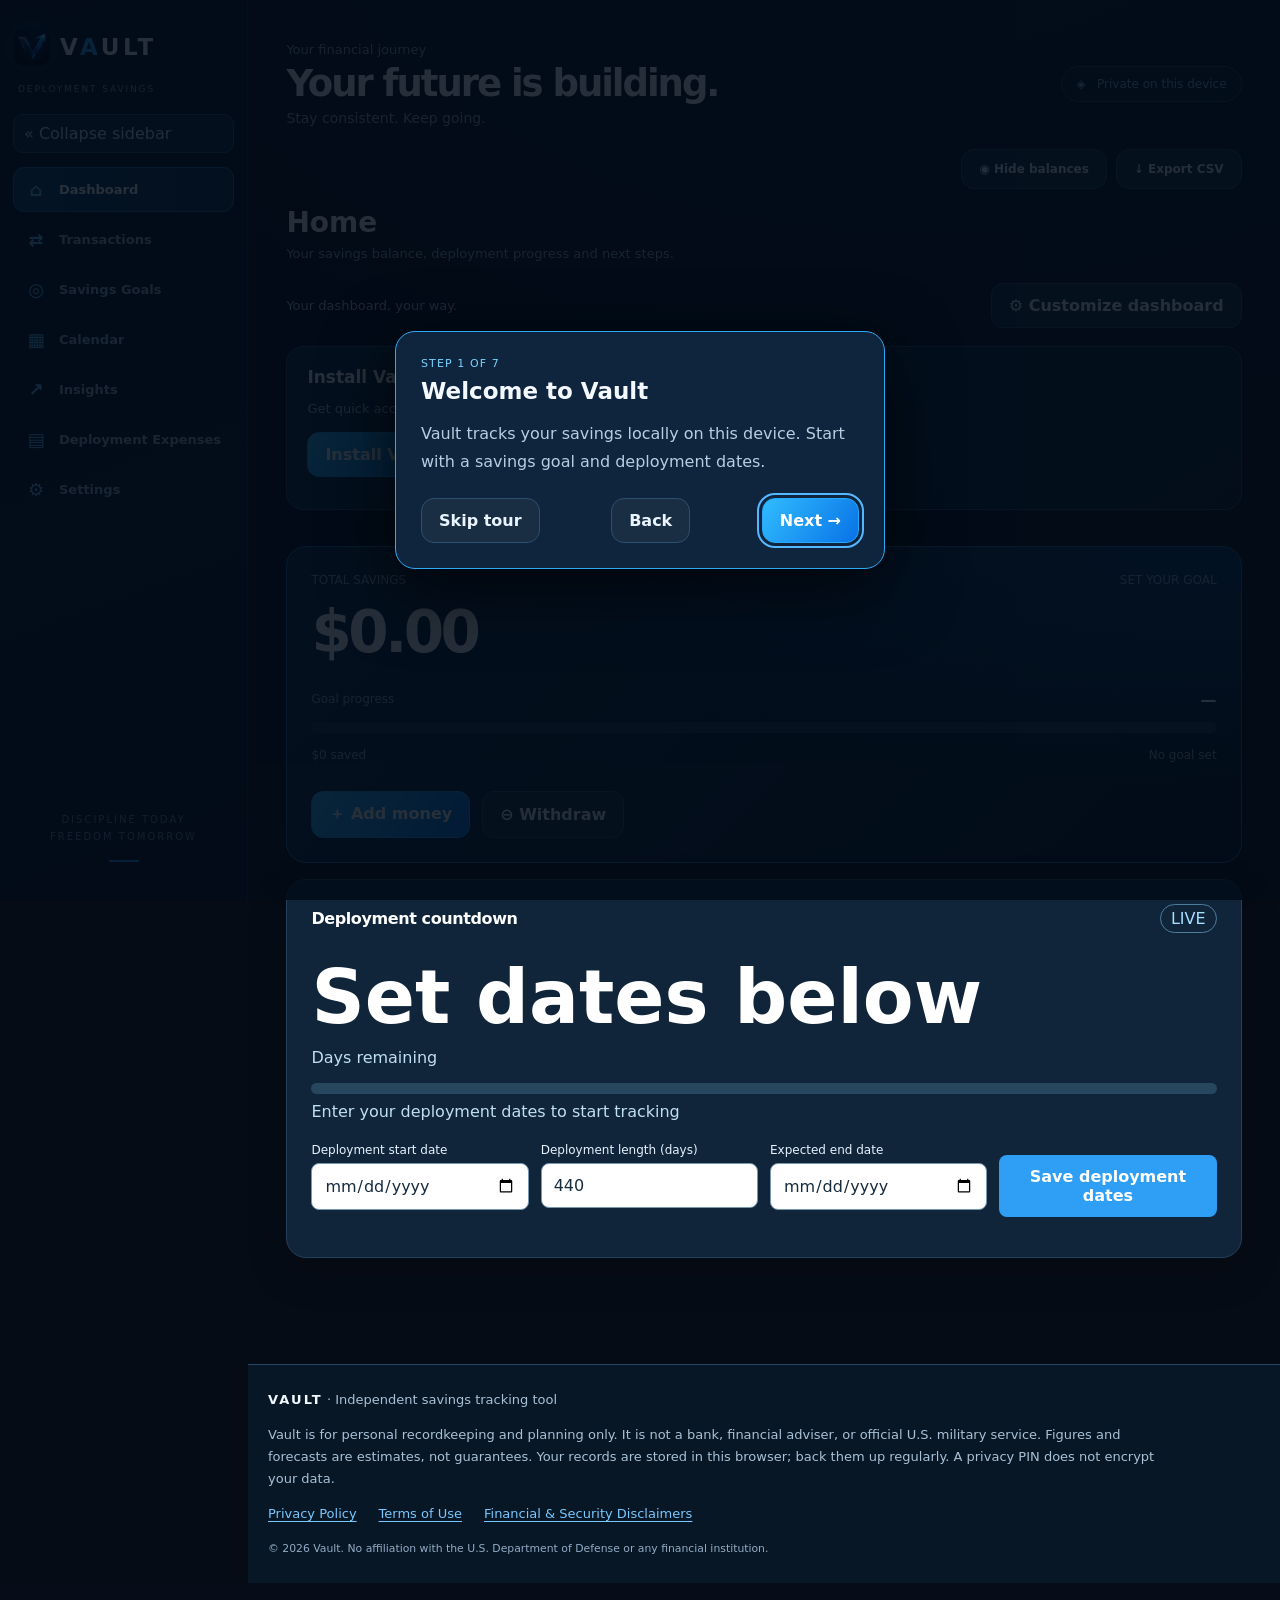
==== commit a73af197: "Add files via upload" ====
--- a/index.html
+++ b/index.html
@@ -26,7 +26,31 @@
 #vaultLock>div{max-width:360px;width:100%;border:1px solid #276caa;background:#10243a;padding:28px;border-radius:20px}
 @media(max-width:500px){.calendar-grid{gap:2px}.calendar-grid button{font-size:10px;padding:9px 0}}
 </style>
-<style>.vault-legal-footer{margin:36px auto 82px;padding:24px 20px;border-top:1px solid #284766;background:#081725;color:#a9c1d7;font-size:13px;line-height:1.7}.vault-legal-footer .legal-inner{max-width:1100px;margin:auto}.vault-legal-footer strong{color:#f2f8ff;letter-spacing:.16em}.vault-legal-footer nav{display:flex;flex-wrap:wrap;gap:10px 22px;margin:12px 0}.vault-legal-footer a{color:#79c7ff;text-decoration:underline;text-underline-offset:3px}.vault-legal-footer small{color:#92acc6}.vault-legal-footer p{max-width:900px}@media(min-width:900px){.vault-legal-footer{margin-left:260px}}@media(max-width:650px){.vault-legal-footer{padding-bottom:88px}}</style></head><body><div class="shell"><aside class="sidebar"><div class="brandlock"><img src="icon-192.png" alt="Vault V logo" class="brandicon"><div class="logo">V<span>A</span>ULT</div></div><div class="subbrand">DEPLOYMENT SAVINGS</div><nav class="nav"><a class="active" href="#dashboard">⌂ &nbsp; Dashboard</a><a href="#activity">↗ &nbsp; Transactions</a><a href="#plan">◎ &nbsp; Savings plan</a><a href="#data">⚙ &nbsp; Data & backup</a></nav><div class="sidebar-note">DISCIPLINE TODAY<br>FREEDOM TOMORROW</div></aside><main class="main"><header class="head"><div><div class="eyebrow">Your financial journey</div><h1>Your future is building.</h1><p>Stay consistent. Keep going.</p></div><div class="private">◈ &nbsp; Private on this device</div></header><div class="utilitybar"><button class="btn" type="button" id="privacyToggle">◉ Hide balances</button><button class="btn" type="button" id="csvExport">↓ Export CSV</button></div><div class="grid" id="dashboard"><section class="card hero"><div class="split"><div class="small">TOTAL SAVINGS</div><div class="small" id="goalBadge">SET YOUR GOAL</div></div><div class="balance" id="balance">$0.00</div><div class="split"><span class="small">Goal progress</span><b id="percent">—</b></div><div class="bar" id="progress" role="progressbar" aria-label="Savings goal progress" aria-valuemin="0" aria-valuemax="100" aria-valuenow="0"><div id="fill"></div></div><div class="split small"><span id="savedLabel">$0 saved</span><span id="goalLabel">No goal set</span></div><div class="actions"><button type="button" class="btn primary" id="addShortcut">＋ Add money</button><button type="button" class="btn" id="withdrawShortcut">⊖ Withdraw</button></div></section><section class="card"><h2>Deployment progress</h2><svg class="progress-ring" viewBox="0 0 160 160" role="img" aria-label="Deployment progress"><circle class="ring-track" cx="80" cy="80" r="61"/><circle id="ringFill" class="ring-fill" cx="80" cy="80" r="61" stroke-dasharray="0 383.27"/><text id="ringPct" x="80" y="77" class="ring-text">—</text><text x="80" y="95" class="ring-sub">Complete</text></svg><div class="mini3"><div><b id="elapsed">—</b><span>Elapsed</span></div><div><b id="remainingDays">—</b><span>Remaining</span></div><div><b id="totalDays">—</b><span>Total days</span></div></div></section><section class="card"><div class="split"><h2>Savings growth</h2><span class="small">Transaction history</span></div><div class="chart-wrap"><svg id="chart" viewBox="0 0 520 210" preserveAspectRatio="none" aria-label="Savings growth chart" role="img"></svg></div><div class="small" id="chartNote">Add a savings transaction to see your progress.</div></section><section class="card"><h2>Projection</h2><div class="small">Estimated end balance</div><div class="forecast-amount" id="forecast">—</div><p class="footnote" id="forecastNote">Set deployment dates and record savings to see a projection.</p><div class="insight" id="goalPace" aria-live="polite">Set a goal and deployment dates to see your required savings pace.</div><div class="status" id="forecastStatus">Your progress, your pace.</div></section><section class="card" id="activity"><div class="split"><h2>Recent transactions</h2><span class="small" id="txCount">0 records</span></div><div class="filters"><input id="txSearch" aria-label="Search transactions" placeholder="Search transactions..."><select id="txFilter" aria-label="Filter transaction type"><option value="all">All transactions</option><option value="deposit">Deposits only</option><option value="withdrawal">Withdrawals only</option></select></div><div class="vault-cat-filter"><label for="txCategoryFilter">Category</label><select id="txCategoryFilter"><option value="all">All categories</option><option value="">Uncategorized</option></select></div><ul class="transactions" id="history"></ul></section><section class="card"><h2>Quick stats</h2><div class="stats"><div class="stat"><small>Saved this month</small><strong id="monthSaved">$0</strong></div><div class="stat"><small>Monthly average</small><strong id="monthlyAverage">—</strong></div><div class="stat"><small>Left to goal</small><strong id="leftGoal">—</strong></div><div class="stat"><small>Days remaining</small><strong id="daysStat">—</strong></div></div><div class="quote">“Small steps each day create a big future.”</div></section><section class="full forms" id="plan"><div class="card" id="transactionPanel"><h2>Record savings</h2><form id="transactionForm"><div class="formgrid"><div><label for="type">Transaction</label><select id="type"><option value="deposit">Add to savings</option><option value="withdrawal">Withdraw from savings</option></select></div><div><label for="amount">Amount ($)</label><input id="amount" type="number" min="0.01" step="0.01" required placeholder="0.00"></div><div><label for="date">Date</label><input id="date" type="date" required></div><div><label for="txCategory">Category (optional)</label><select id="txCategory"><option value="">Uncategorized</option></select></div><div><label for="note">Note (optional)</label><input id="note" maxlength="100" placeholder="Payday transfer"></div></div><button class="btn primary" type="submit">Save transaction</button></form></div><div class="card"><h2>Your savings plan</h2><form id="settingsForm"><div class="formgrid"><div><label for="starting">Starting savings ($)</label><input id="starting" type="number" min="0" step="0.01" required></div><div><label for="goal">Savings goal ($)</label><input id="goal" type="number" min="0" step="0.01" required></div><div><label for="start">Deployment start</label><input id="start" type="date"></div><div><label for="end">Deployment end</label><input id="end" type="date"></div></div><button class="btn" type="submit">Save plan</button></form></div></section><section class="card full" id="data"><h2>Data & backups</h2><p class="footnote">Vault stores your records in this browser, not in a bank account or online service. Export backups regularly: clearing browser data or changing devices may erase your records. Projections are estimates, not guaranteed results.</p><div class="backup"><button class="btn" id="export" type="button">↓ Export JSON backup</button><div><label for="import">Restore a backup</label><input id="import" type="file" accept=".json,application/json"></div></div></section>
+<style>.vault-legal-footer{margin:36px auto 82px;padding:24px 20px;border-top:1px solid #284766;background:#081725;color:#a9c1d7;font-size:13px;line-height:1.7}.vault-legal-footer .legal-inner{max-width:1100px;margin:auto}.vault-legal-footer strong{color:#f2f8ff;letter-spacing:.16em}.vault-legal-footer nav{display:flex;flex-wrap:wrap;gap:10px 22px;margin:12px 0}.vault-legal-footer a{color:#79c7ff;text-decoration:underline;text-underline-offset:3px}.vault-legal-footer small{color:#92acc6}.vault-legal-footer p{max-width:900px}@media(min-width:900px){.vault-legal-footer{margin-left:260px}}@media(max-width:650px){.vault-legal-footer{padding-bottom:88px}}</style><style id="vault-premium-v31">
+/* Vault 3.1 premium dashboard refresh — presentation only; no storage or countdown changes */
+:root{--vault-accent:#54c7ff;--vault-edge:rgba(140,194,236,.17)}
+body{background:radial-gradient(ellipse 75% 38% at 72% -10%,rgba(22,90,157,.23),transparent),#060c16}
+.sidebar{background:linear-gradient(160deg,#07101e 0%,#09192b 60%,#060e1a 100%);border-right-color:rgba(141,185,221,.13)}
+.logo{font-weight:650;letter-spacing:.21em}.nav a{transition:background .18s ease,transform .18s ease,border-color .18s ease}.nav a:hover{transform:translateX(2px)}
+.main{max-width:1370px}.head{padding:7px 0 4px}.head h1{font-weight:760;letter-spacing:-.055em}.private{background:rgba(36,80,112,.13)}
+#dashboard{gap:16px;align-items:stretch}
+#dashboard>.card{border-radius:23px;border:1px solid var(--vault-edge);background:linear-gradient(148deg,rgba(20,37,58,.95),rgba(9,19,33,.97));box-shadow:0 15px 38px rgba(0,0,0,.17);padding:clamp(19px,2.3vw,29px)}
+#dashboard>.hero{background:radial-gradient(ellipse at 92% 0%,rgba(41,138,222,.30),transparent 60%),linear-gradient(130deg,#143456 0%,#0b1d33 68%,#0a1727 100%);border-color:rgba(92,178,246,.44);position:relative;overflow:hidden}
+#dashboard>.hero:before{content:'';position:absolute;right:-70px;top:-95px;width:260px;height:260px;border:1px solid rgba(153,217,255,.12);border-radius:50%;pointer-events:none}
+#dashboard>.hero .balance{font-size:clamp(43px,5vw,68px);font-weight:780;letter-spacing:-.065em;line-height:1.08;margin:18px 0 29px;font-variant-numeric:tabular-nums}
+#dashboard>.hero .small:first-child{letter-spacing:.12em;font-size:11px;font-weight:700;color:#b2c9dd}
+#dashboard>.hero .bar{height:9px;background:rgba(5,15,28,.64)}
+#dashboard .card h2{font-size:16px;font-weight:730;letter-spacing:-.025em}
+#dashboard .actions{flex-wrap:wrap}#dashboard .btn{border-radius:12px;min-height:44px;transition:transform .15s ease,filter .15s ease}#dashboard .btn:hover{transform:translateY(-1px)}
+#dashboard .stat{background:rgba(13,32,52,.75);border-color:rgba(126,174,213,.17);border-radius:15px}
+#dashboard .stat strong{font-variant-numeric:tabular-nums;letter-spacing:-.025em}
+#dashboard .transactions li{border-bottom-color:rgba(132,175,207,.12)}
+#dashboard .transaction-icon{background:rgba(24,99,153,.17);border-color:rgba(75,167,231,.25)}
+#dashboard .card .small,#dashboard .footnote{line-height:1.5}
+@media(min-width:1000px){#dashboard{grid-template-columns:minmax(0,1.5fr) minmax(310px,1fr)}#dashboard>.hero{min-height:320px}}
+@media(max-width:760px){.main{padding-left:15px;padding-right:15px}#dashboard{gap:13px}#dashboard>.card{border-radius:19px;padding:20px}#dashboard>.hero .balance{font-size:clamp(38px,11vw,57px)}#dashboard .actions .btn{flex:1 1 135px}}
+@media(prefers-reduced-motion:reduce){.nav a,#dashboard .btn{transition:none!important}}
+</style></head><body><div class="shell"><aside class="sidebar"><div class="brandlock"><img src="icon-192.png" alt="Vault V logo" class="brandicon"><div class="logo">V<span>A</span>ULT</div></div><div class="subbrand">DEPLOYMENT SAVINGS</div><nav class="nav"><a class="active" href="#dashboard">⌂ &nbsp; Dashboard</a><a href="#activity">↗ &nbsp; Transactions</a><a href="#plan">◎ &nbsp; Savings plan</a><a href="#data">⚙ &nbsp; Data & backup</a></nav><div class="sidebar-note">DISCIPLINE TODAY<br>FREEDOM TOMORROW</div></aside><main class="main"><header class="head"><div><div class="eyebrow">Your financial journey</div><h1>Your future is building.</h1><p>Stay consistent. Keep going.</p></div><div class="private">◈ &nbsp; Private on this device</div></header><div class="utilitybar"><button class="btn" type="button" id="privacyToggle">◉ Hide balances</button><button class="btn" type="button" id="csvExport">↓ Export CSV</button></div><div class="grid" id="dashboard"><section class="card hero"><div class="split"><div class="small">TOTAL SAVINGS</div><div class="small" id="goalBadge">SET YOUR GOAL</div></div><div class="balance" id="balance">$0.00</div><div class="split"><span class="small">Goal progress</span><b id="percent">—</b></div><div class="bar" id="progress" role="progressbar" aria-label="Savings goal progress" aria-valuemin="0" aria-valuemax="100" aria-valuenow="0"><div id="fill"></div></div><div class="split small"><span id="savedLabel">$0 saved</span><span id="goalLabel">No goal set</span></div><div class="actions"><button type="button" class="btn primary" id="addShortcut">＋ Add money</button><button type="button" class="btn" id="withdrawShortcut">⊖ Withdraw</button></div></section><section class="card"><h2>Deployment progress</h2><svg class="progress-ring" viewBox="0 0 160 160" role="img" aria-label="Deployment progress"><circle class="ring-track" cx="80" cy="80" r="61"/><circle id="ringFill" class="ring-fill" cx="80" cy="80" r="61" stroke-dasharray="0 383.27"/><text id="ringPct" x="80" y="77" class="ring-text">—</text><text x="80" y="95" class="ring-sub">Complete</text></svg><div class="mini3"><div><b id="elapsed">—</b><span>Elapsed</span></div><div><b id="remainingDays">—</b><span>Remaining</span></div><div><b id="totalDays">—</b><span>Total days</span></div></div></section><section class="card"><div class="split"><h2>Savings growth</h2><span class="small">Transaction history</span></div><div class="chart-wrap"><svg id="chart" viewBox="0 0 520 210" preserveAspectRatio="none" aria-label="Savings growth chart" role="img"></svg></div><div class="small" id="chartNote">Add a savings transaction to see your progress.</div></section><section class="card"><h2>Projection</h2><div class="small">Estimated end balance</div><div class="forecast-amount" id="forecast">—</div><p class="footnote" id="forecastNote">Set deployment dates and record savings to see a projection.</p><div class="insight" id="goalPace" aria-live="polite">Set a goal and deployment dates to see your required savings pace.</div><div class="status" id="forecastStatus">Your progress, your pace.</div></section><section class="card" id="activity"><div class="split"><h2>Recent transactions</h2><span class="small" id="txCount">0 records</span></div><div class="filters"><input id="txSearch" aria-label="Search transactions" placeholder="Search transactions..."><select id="txFilter" aria-label="Filter transaction type"><option value="all">All transactions</option><option value="deposit">Deposits only</option><option value="withdrawal">Withdrawals only</option></select></div><div class="vault-cat-filter"><label for="txCategoryFilter">Category</label><select id="txCategoryFilter"><option value="all">All categories</option><option value="">Uncategorized</option></select></div><ul class="transactions" id="history"></ul></section><section class="card"><h2>Quick stats</h2><div class="stats"><div class="stat"><small>Saved this month</small><strong id="monthSaved">$0</strong></div><div class="stat"><small>Monthly average</small><strong id="monthlyAverage">—</strong></div><div class="stat"><small>Left to goal</small><strong id="leftGoal">—</strong></div><div class="stat"><small>Days remaining</small><strong id="daysStat">—</strong></div></div><div class="quote">“Small steps each day create a big future.”</div></section><section class="full forms" id="plan"><div class="card" id="transactionPanel"><h2>Record savings</h2><form id="transactionForm"><div class="formgrid"><div><label for="type">Transaction</label><select id="type"><option value="deposit">Add to savings</option><option value="withdrawal">Withdraw from savings</option></select></div><div><label for="amount">Amount ($)</label><input id="amount" type="number" min="0.01" step="0.01" required placeholder="0.00"></div><div><label for="date">Date</label><input id="date" type="date" required></div><div><label for="txCategory">Category (optional)</label><select id="txCategory"><option value="">Uncategorized</option></select></div><div><label for="note">Note (optional)</label><input id="note" maxlength="100" placeholder="Payday transfer"></div></div><button class="btn primary" type="submit">Save transaction</button></form></div><div class="card"><h2>Your savings plan</h2><form id="settingsForm"><div class="formgrid"><div><label for="starting">Starting savings ($)</label><input id="starting" type="number" min="0" step="0.01" required></div><div><label for="goal">Savings goal ($)</label><input id="goal" type="number" min="0" step="0.01" required></div><div><label for="start">Deployment start</label><input id="start" type="date"></div><div><label for="end">Deployment end</label><input id="end" type="date"></div></div><button class="btn" type="submit">Save plan</button></form></div></section><section class="card full" id="data"><h2>Data & backups</h2><p class="footnote">Vault stores your records in this browser, not in a bank account or online service. Export backups regularly: clearing browser data or changing devices may erase your records. Projections are estimates, not guaranteed results.</p><div class="backup"><button class="btn" id="export" type="button">↓ Export JSON backup</button><div><label for="import">Restore a backup</label><input id="import" type="file" accept=".json,application/json"></div></div></section>
 <section class="card full" id="insights"><div class="split"><h2>Payday & savings insights</h2><span class="small">V1.1</span></div>
 <div class="stats" id="insightStats"></div><div class="insight" id="projectionRange">Add transactions to build projections.</div>
 <div class="insight" id="checkpoint">Set a goal and dates to see monthly checkpoints.</div>
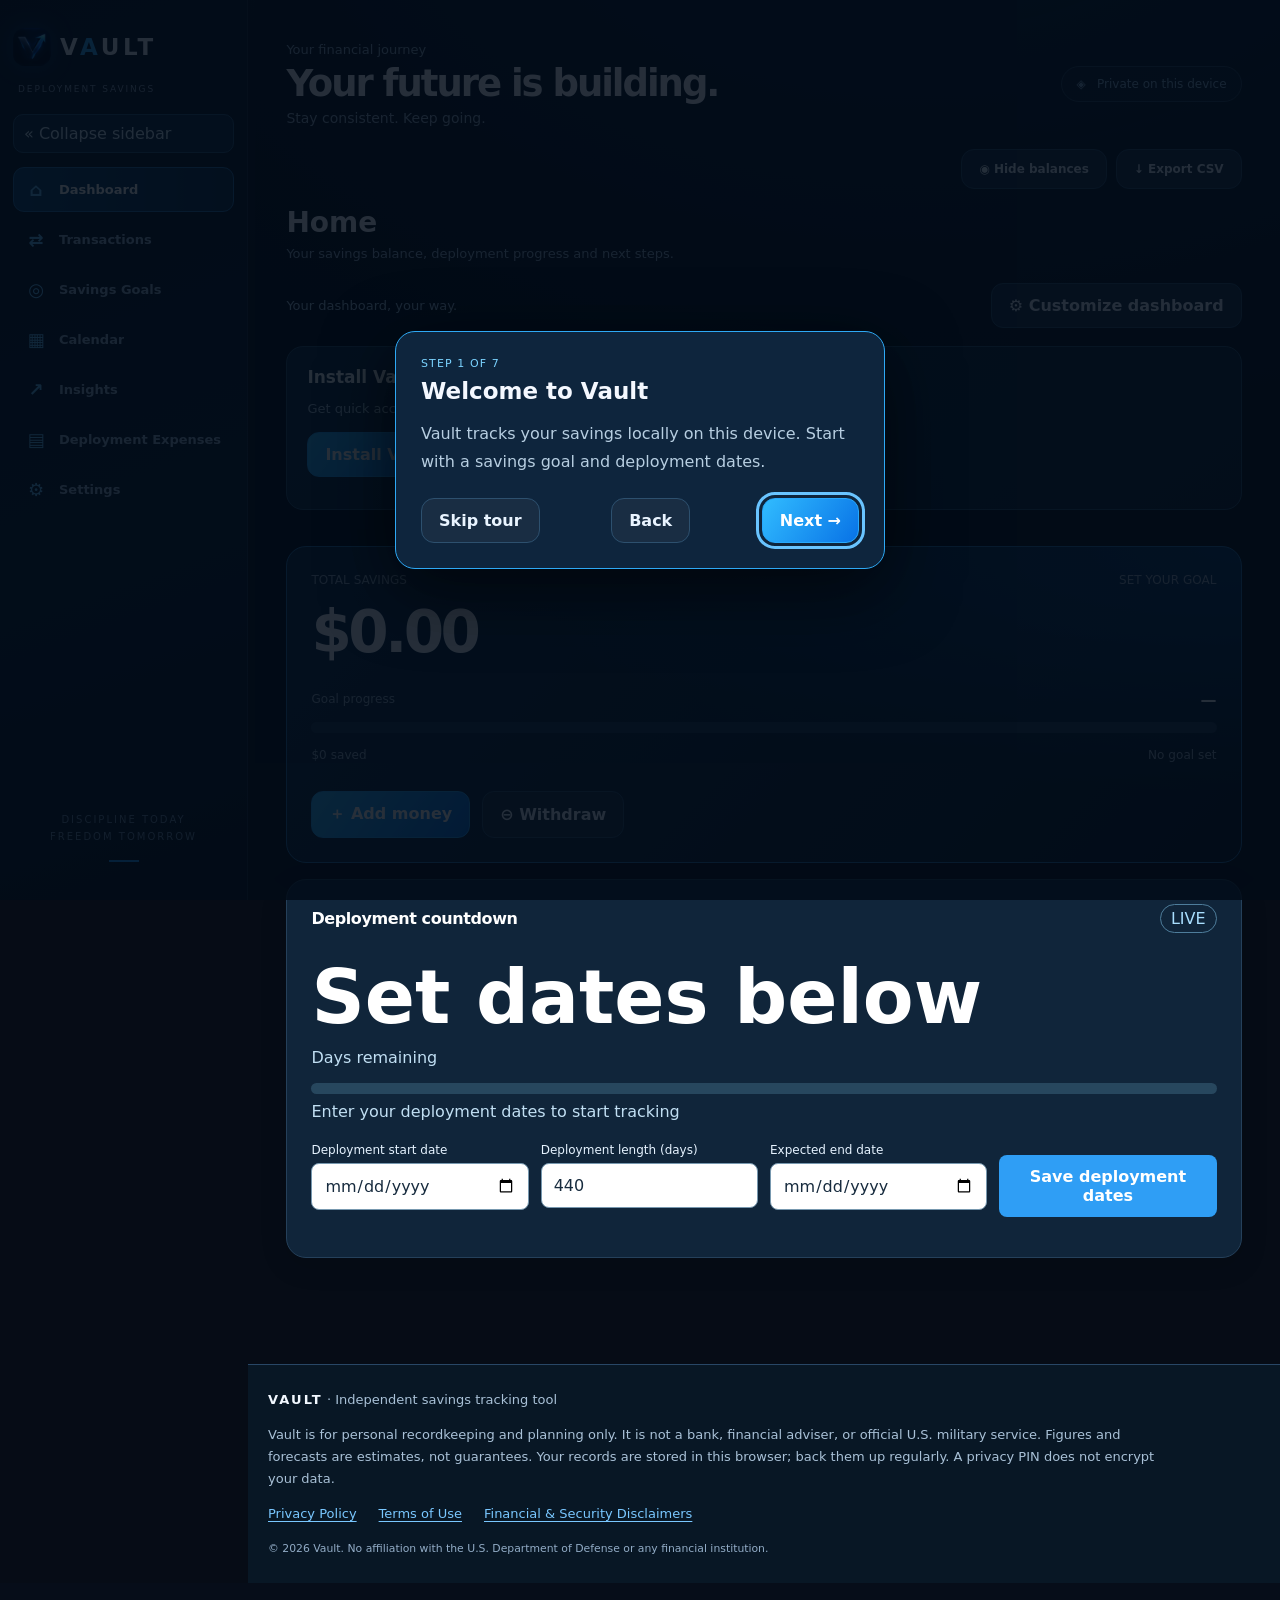
==== commit 84f084f4: "Add files via upload" ====
--- a/index.html
+++ b/index.html
@@ -50,7 +50,35 @@
 @media(min-width:1000px){#dashboard{grid-template-columns:minmax(0,1.5fr) minmax(310px,1fr)}#dashboard>.hero{min-height:320px}}
 @media(max-width:760px){.main{padding-left:15px;padding-right:15px}#dashboard{gap:13px}#dashboard>.card{border-radius:19px;padding:20px}#dashboard>.hero .balance{font-size:clamp(38px,11vw,57px)}#dashboard .actions .btn{flex:1 1 135px}}
 @media(prefers-reduced-motion:reduce){.nav a,#dashboard .btn{transition:none!important}}
-</style></head><body><div class="shell"><aside class="sidebar"><div class="brandlock"><img src="icon-192.png" alt="Vault V logo" class="brandicon"><div class="logo">V<span>A</span>ULT</div></div><div class="subbrand">DEPLOYMENT SAVINGS</div><nav class="nav"><a class="active" href="#dashboard">⌂ &nbsp; Dashboard</a><a href="#activity">↗ &nbsp; Transactions</a><a href="#plan">◎ &nbsp; Savings plan</a><a href="#data">⚙ &nbsp; Data & backup</a></nav><div class="sidebar-note">DISCIPLINE TODAY<br>FREEDOM TOMORROW</div></aside><main class="main"><header class="head"><div><div class="eyebrow">Your financial journey</div><h1>Your future is building.</h1><p>Stay consistent. Keep going.</p></div><div class="private">◈ &nbsp; Private on this device</div></header><div class="utilitybar"><button class="btn" type="button" id="privacyToggle">◉ Hide balances</button><button class="btn" type="button" id="csvExport">↓ Export CSV</button></div><div class="grid" id="dashboard"><section class="card hero"><div class="split"><div class="small">TOTAL SAVINGS</div><div class="small" id="goalBadge">SET YOUR GOAL</div></div><div class="balance" id="balance">$0.00</div><div class="split"><span class="small">Goal progress</span><b id="percent">—</b></div><div class="bar" id="progress" role="progressbar" aria-label="Savings goal progress" aria-valuemin="0" aria-valuemax="100" aria-valuenow="0"><div id="fill"></div></div><div class="split small"><span id="savedLabel">$0 saved</span><span id="goalLabel">No goal set</span></div><div class="actions"><button type="button" class="btn primary" id="addShortcut">＋ Add money</button><button type="button" class="btn" id="withdrawShortcut">⊖ Withdraw</button></div></section><section class="card"><h2>Deployment progress</h2><svg class="progress-ring" viewBox="0 0 160 160" role="img" aria-label="Deployment progress"><circle class="ring-track" cx="80" cy="80" r="61"/><circle id="ringFill" class="ring-fill" cx="80" cy="80" r="61" stroke-dasharray="0 383.27"/><text id="ringPct" x="80" y="77" class="ring-text">—</text><text x="80" y="95" class="ring-sub">Complete</text></svg><div class="mini3"><div><b id="elapsed">—</b><span>Elapsed</span></div><div><b id="remainingDays">—</b><span>Remaining</span></div><div><b id="totalDays">—</b><span>Total days</span></div></div></section><section class="card"><div class="split"><h2>Savings growth</h2><span class="small">Transaction history</span></div><div class="chart-wrap"><svg id="chart" viewBox="0 0 520 210" preserveAspectRatio="none" aria-label="Savings growth chart" role="img"></svg></div><div class="small" id="chartNote">Add a savings transaction to see your progress.</div></section><section class="card"><h2>Projection</h2><div class="small">Estimated end balance</div><div class="forecast-amount" id="forecast">—</div><p class="footnote" id="forecastNote">Set deployment dates and record savings to see a projection.</p><div class="insight" id="goalPace" aria-live="polite">Set a goal and deployment dates to see your required savings pace.</div><div class="status" id="forecastStatus">Your progress, your pace.</div></section><section class="card" id="activity"><div class="split"><h2>Recent transactions</h2><span class="small" id="txCount">0 records</span></div><div class="filters"><input id="txSearch" aria-label="Search transactions" placeholder="Search transactions..."><select id="txFilter" aria-label="Filter transaction type"><option value="all">All transactions</option><option value="deposit">Deposits only</option><option value="withdrawal">Withdrawals only</option></select></div><div class="vault-cat-filter"><label for="txCategoryFilter">Category</label><select id="txCategoryFilter"><option value="all">All categories</option><option value="">Uncategorized</option></select></div><ul class="transactions" id="history"></ul></section><section class="card"><h2>Quick stats</h2><div class="stats"><div class="stat"><small>Saved this month</small><strong id="monthSaved">$0</strong></div><div class="stat"><small>Monthly average</small><strong id="monthlyAverage">—</strong></div><div class="stat"><small>Left to goal</small><strong id="leftGoal">—</strong></div><div class="stat"><small>Days remaining</small><strong id="daysStat">—</strong></div></div><div class="quote">“Small steps each day create a big future.”</div></section><section class="full forms" id="plan"><div class="card" id="transactionPanel"><h2>Record savings</h2><form id="transactionForm"><div class="formgrid"><div><label for="type">Transaction</label><select id="type"><option value="deposit">Add to savings</option><option value="withdrawal">Withdraw from savings</option></select></div><div><label for="amount">Amount ($)</label><input id="amount" type="number" min="0.01" step="0.01" required placeholder="0.00"></div><div><label for="date">Date</label><input id="date" type="date" required></div><div><label for="txCategory">Category (optional)</label><select id="txCategory"><option value="">Uncategorized</option></select></div><div><label for="note">Note (optional)</label><input id="note" maxlength="100" placeholder="Payday transfer"></div></div><button class="btn primary" type="submit">Save transaction</button></form></div><div class="card"><h2>Your savings plan</h2><form id="settingsForm"><div class="formgrid"><div><label for="starting">Starting savings ($)</label><input id="starting" type="number" min="0" step="0.01" required></div><div><label for="goal">Savings goal ($)</label><input id="goal" type="number" min="0" step="0.01" required></div><div><label for="start">Deployment start</label><input id="start" type="date"></div><div><label for="end">Deployment end</label><input id="end" type="date"></div></div><button class="btn" type="submit">Save plan</button></form></div></section><section class="card full" id="data"><h2>Data & backups</h2><p class="footnote">Vault stores your records in this browser, not in a bank account or online service. Export backups regularly: clearing browser data or changing devices may erase your records. Projections are estimates, not guaranteed results.</p><div class="backup"><button class="btn" id="export" type="button">↓ Export JSON backup</button><div><label for="import">Restore a backup</label><input id="import" type="file" accept=".json,application/json"></div></div></section>
+</style>
+<style id="vault-v32-polish">
+/* V3.2: accessible, touch-friendly dashboard refinement */
+:root{color-scheme:dark}
+button,input,select,textarea{font:inherit}
+button,a,input,select{touch-action:manipulation}
+:where(button,a,input,select,textarea):focus-visible{outline:3px solid #69c4ff!important;outline-offset:3px!important}
+:where(.card,.hero,.stat){min-width:0}
+:where(.balance,.forecast-amount,.stat strong){overflow-wrap:anywhere}
+:where(.main,.vault-page-content){min-width:0}
+:where(input,select,textarea){max-width:100%;box-sizing:border-box}
+#dashboard .card{box-shadow:0 8px 28px rgba(0,0,0,.12)}
+#dashboard .card:hover{border-color:rgba(126,174,213,.28)}
+#dashboard .small{letter-spacing:.005em}
+#dashboard .transactions li{padding-block:13px}
+#dashboard .btn:active{transform:scale(.985)}
+@media(max-width:760px){
+  #dashboard{grid-template-columns:minmax(0,1fr)!important}
+  #dashboard>.card,#dashboard>.hero{min-width:0;max-width:100%;box-sizing:border-box}
+  #dashboard .formgrid{grid-template-columns:minmax(0,1fr)}
+  #dashboard .filters{flex-wrap:wrap}
+  #dashboard .filters>*{min-width:0;flex:1 1 150px}
+  .mobile-nav{padding-bottom:max(8px,env(safe-area-inset-bottom));}
+  .mobile-nav a{min-height:48px;display:flex;align-items:center;justify-content:center;flex-direction:column}
+  .main{padding-bottom:calc(85px + env(safe-area-inset-bottom))}
+}
+@media(prefers-reduced-motion:reduce){*,*::before,*::after{scroll-behavior:auto!important;animation-duration:.01ms!important;transition-duration:.01ms!important}}
+</style>
+</head><body><div class="shell"><aside class="sidebar"><div class="brandlock"><img src="icon-192.png" alt="Vault V logo" class="brandicon"><div class="logo">V<span>A</span>ULT</div></div><div class="subbrand">DEPLOYMENT SAVINGS</div><nav class="nav"><a class="active" href="#dashboard">⌂ &nbsp; Dashboard</a><a href="#activity">↗ &nbsp; Transactions</a><a href="#plan">◎ &nbsp; Savings plan</a><a href="#data">⚙ &nbsp; Data & backup</a></nav><div class="sidebar-note">DISCIPLINE TODAY<br>FREEDOM TOMORROW</div></aside><main class="main"><header class="head"><div><div class="eyebrow">Your financial journey</div><h1>Your future is building.</h1><p>Stay consistent. Keep going.</p></div><div class="private">◈ &nbsp; Private on this device</div></header><div class="utilitybar"><button class="btn" type="button" id="privacyToggle">◉ Hide balances</button><button class="btn" type="button" id="csvExport">↓ Export CSV</button></div><div class="grid" id="dashboard"><section class="card hero"><div class="split"><div class="small">TOTAL SAVINGS</div><div class="small" id="goalBadge">SET YOUR GOAL</div></div><div class="balance" id="balance">$0.00</div><div class="split"><span class="small">Goal progress</span><b id="percent">—</b></div><div class="bar" id="progress" role="progressbar" aria-label="Savings goal progress" aria-valuemin="0" aria-valuemax="100" aria-valuenow="0"><div id="fill"></div></div><div class="split small"><span id="savedLabel">$0 saved</span><span id="goalLabel">No goal set</span></div><div class="actions"><button type="button" class="btn primary" id="addShortcut">＋ Add money</button><button type="button" class="btn" id="withdrawShortcut">⊖ Withdraw</button></div></section><section class="card"><h2>Deployment progress</h2><svg class="progress-ring" viewBox="0 0 160 160" role="img" aria-label="Deployment progress"><circle class="ring-track" cx="80" cy="80" r="61"/><circle id="ringFill" class="ring-fill" cx="80" cy="80" r="61" stroke-dasharray="0 383.27"/><text id="ringPct" x="80" y="77" class="ring-text">—</text><text x="80" y="95" class="ring-sub">Complete</text></svg><div class="mini3"><div><b id="elapsed">—</b><span>Elapsed</span></div><div><b id="remainingDays">—</b><span>Remaining</span></div><div><b id="totalDays">—</b><span>Total days</span></div></div></section><section class="card"><div class="split"><h2>Savings growth</h2><span class="small">Transaction history</span></div><div class="chart-wrap"><svg id="chart" viewBox="0 0 520 210" preserveAspectRatio="none" aria-label="Savings growth chart" role="img"></svg></div><div class="small" id="chartNote">Add a savings transaction to see your progress.</div></section><section class="card"><h2>Projection</h2><div class="small">Estimated end balance</div><div class="forecast-amount" id="forecast">—</div><p class="footnote" id="forecastNote">Set deployment dates and record savings to see a projection.</p><div class="insight" id="goalPace" aria-live="polite">Set a goal and deployment dates to see your required savings pace.</div><div class="status" id="forecastStatus">Your progress, your pace.</div></section><section class="card" id="activity"><div class="split"><h2>Recent transactions</h2><span class="small" id="txCount">0 records</span></div><div class="filters"><input id="txSearch" aria-label="Search transactions" placeholder="Search transactions..."><select id="txFilter" aria-label="Filter transaction type"><option value="all">All transactions</option><option value="deposit">Deposits only</option><option value="withdrawal">Withdrawals only</option></select></div><div class="vault-cat-filter"><label for="txCategoryFilter">Category</label><select id="txCategoryFilter"><option value="all">All categories</option><option value="">Uncategorized</option></select></div><ul class="transactions" id="history"></ul></section><section class="card"><h2>Quick stats</h2><div class="stats"><div class="stat"><small>Saved this month</small><strong id="monthSaved">$0</strong></div><div class="stat"><small>Monthly average</small><strong id="monthlyAverage">—</strong></div><div class="stat"><small>Left to goal</small><strong id="leftGoal">—</strong></div><div class="stat"><small>Days remaining</small><strong id="daysStat">—</strong></div></div><div class="quote">“Small steps each day create a big future.”</div></section><section class="full forms" id="plan"><div class="card" id="transactionPanel"><h2>Record savings</h2><form id="transactionForm"><div class="formgrid"><div><label for="type">Transaction</label><select id="type"><option value="deposit">Add to savings</option><option value="withdrawal">Withdraw from savings</option></select></div><div><label for="amount">Amount ($)</label><input id="amount" type="number" min="0.01" step="0.01" required placeholder="0.00"></div><div><label for="date">Date</label><input id="date" type="date" required></div><div><label for="txCategory">Category (optional)</label><select id="txCategory"><option value="">Uncategorized</option></select></div><div><label for="note">Note (optional)</label><input id="note" maxlength="100" placeholder="Payday transfer"></div></div><button class="btn primary" type="submit">Save transaction</button></form></div><div class="card"><h2>Your savings plan</h2><form id="settingsForm"><div class="formgrid"><div><label for="starting">Starting savings ($)</label><input id="starting" type="number" min="0" step="0.01" required></div><div><label for="goal">Savings goal ($)</label><input id="goal" type="number" min="0" step="0.01" required></div><div><label for="start">Deployment start</label><input id="start" type="date"></div><div><label for="end">Deployment end</label><input id="end" type="date"></div></div><button class="btn" type="submit">Save plan</button></form></div></section><section class="card full" id="data"><h2>Data & backups</h2><p class="footnote">Vault stores your records in this browser, not in a bank account or online service. Export backups regularly: clearing browser data or changing devices may erase your records. Projections are estimates, not guaranteed results.</p><div class="backup"><button class="btn" id="export" type="button">↓ Export JSON backup</button><div><label for="import">Restore a backup</label><input id="import" type="file" accept=".json,application/json"></div></div></section>
 <section class="card full" id="insights"><div class="split"><h2>Payday & savings insights</h2><span class="small">V1.1</span></div>
 <div class="stats" id="insightStats"></div><div class="insight" id="projectionRange">Add transactions to build projections.</div>
 <div class="insight" id="checkpoint">Set a goal and dates to see monthly checkpoints.</div>
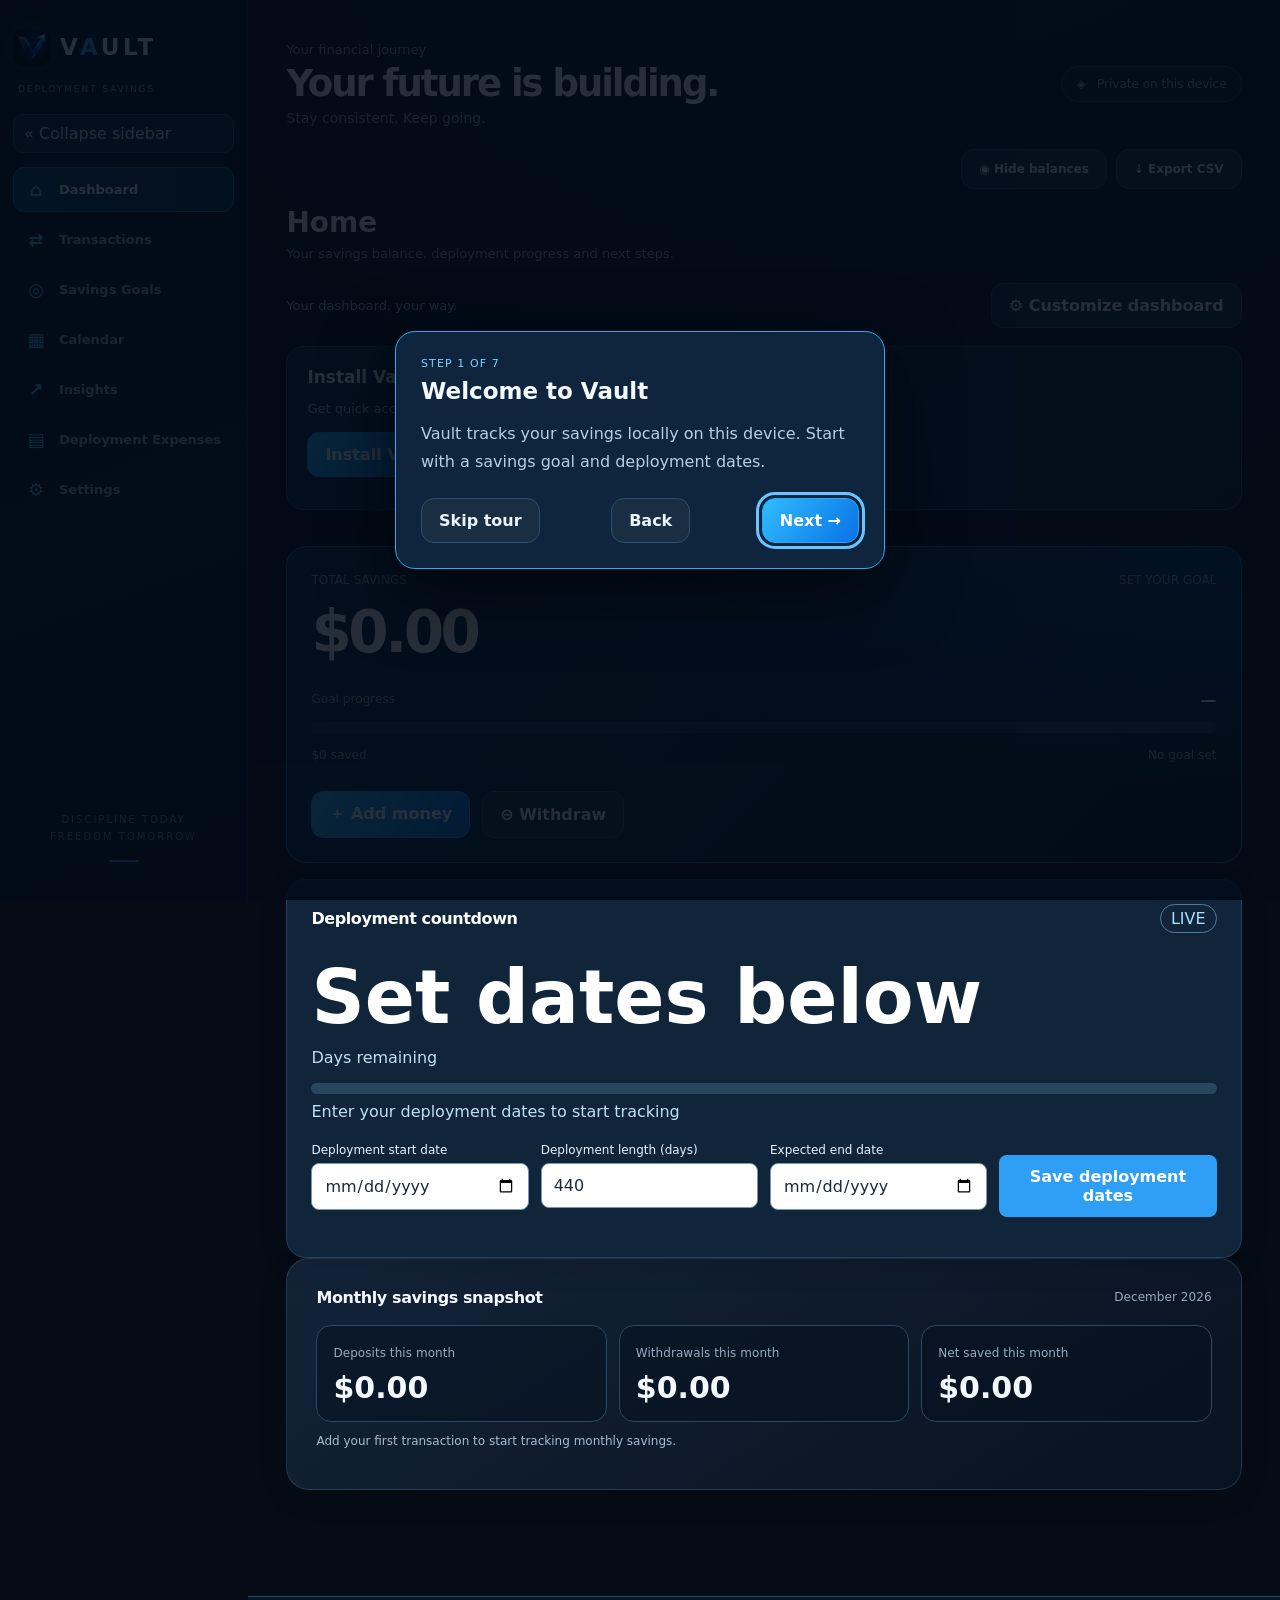
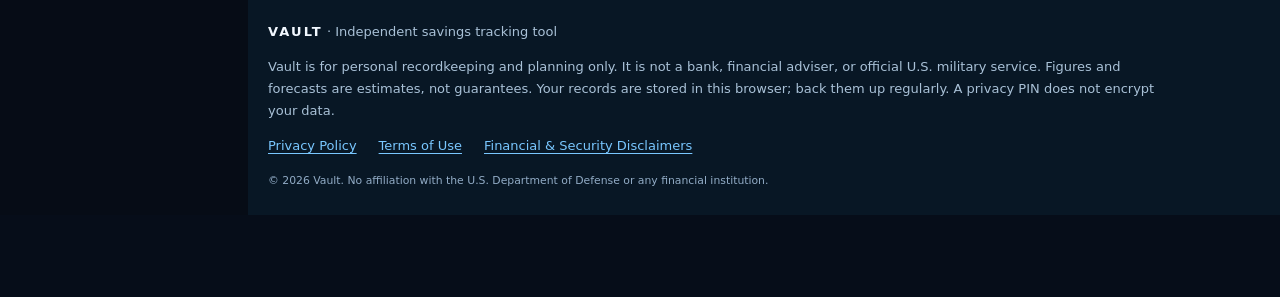
==== commit 27d73cbd: "Add files via upload" ====
--- a/index.html
+++ b/index.html
@@ -147,4 +147,39 @@
 render();window.addEventListener('focus',render);document.addEventListener('visibilitychange',()=>{if(!document.hidden)render()});setInterval(render,60000);
 }
 if(document.readyState==='loading')document.addEventListener('DOMContentLoaded',init);else init();
-})();</script></body></html>
+})();</script>
+<style id="vault-v33-style">
+#vaultMonthlyPulse{grid-column:1/-1}
+#vaultMonthlyPulse .pulse-grid{display:grid;grid-template-columns:repeat(3,minmax(0,1fr));gap:12px}
+#vaultMonthlyPulse .pulse-cell{background:rgba(4,17,30,.5);border:1px solid #2c4961;border-radius:15px;padding:16px;min-width:0}
+#vaultMonthlyPulse .pulse-cell strong{display:block;font-size:clamp(19px,2.7vw,30px);margin-top:8px;overflow-wrap:anywhere;font-variant-numeric:tabular-nums}
+#vaultMonthlyPulse .pulse-meta{color:#a4bdd2;font-size:12px;margin-top:12px}
+@media(max-width:600px){#vaultMonthlyPulse .pulse-grid{grid-template-columns:1fr}}
+</style>
+<script id="vault-v33-feature">
+(()=>{
+'use strict';
+const KEY='vault-deployment-v3';
+const fmt=n=>new Intl.NumberFormat('en-US',{style:'currency',currency:'USD'}).format(n);
+const esc=s=>String(s).replace(/[&<>"']/g,c=>({'&':'&amp;','<':'&lt;','>':'&gt;','"':'&quot;',"'":'&#39;'}[c]));
+function render(){
+ const dash=document.getElementById('dashboard');if(!dash)return;
+ let card=document.getElementById('vaultMonthlyPulse');
+ if(!card){card=document.createElement('section');card.id='vaultMonthlyPulse';card.className='card';card.setAttribute('aria-label','Monthly savings snapshot');dash.append(card)}
+ let data;try{data=JSON.parse(localStorage.getItem(KEY)||'{}')}catch{data={}}
+ const tx=Array.isArray(data.transactions)?data.transactions:[];
+ const now=new Date(),month=now.getFullYear()+'-'+String(now.getMonth()+1).padStart(2,'0');
+ const prev=new Date(now.getFullYear(),now.getMonth()-1,1),prior=prev.getFullYear()+'-'+String(prev.getMonth()+1).padStart(2,'0');
+ const totals=m=>tx.filter(t=>typeof t.date==='string'&&t.date.startsWith(m)&&['deposit','withdrawal'].includes(t.type)&&Number.isFinite(Number(t.amount))&&Number(t.amount)>0).reduce((a,t)=>(a[t.type]+=Number(t.amount),a),{deposit:0,withdrawal:0});
+ const a=totals(month),b=totals(prior),net=a.deposit-a.withdrawal,old=b.deposit-b.withdrawal;
+ const diff=net-old;
+ const label=new Intl.DateTimeFormat('en-US',{month:'long',year:'numeric'}).format(now);
+ card.innerHTML='<div class="split"><h2 style="margin:0">Monthly savings snapshot</h2><span class="small">'+esc(label)+'</span></div><div class="pulse-grid" style="margin-top:18px"><div class="pulse-cell"><span class="small">Deposits this month</span><strong>'+fmt(a.deposit)+'</strong></div><div class="pulse-cell"><span class="small">Withdrawals this month</span><strong>'+fmt(a.withdrawal)+'</strong></div><div class="pulse-cell"><span class="small">Net saved this month</span><strong>'+fmt(net)+'</strong></div></div><p class="pulse-meta">'+(tx.length?'Compared with last month: '+(diff>=0?'+':'')+fmt(diff)+' in net savings.':'Add your first transaction to start tracking monthly savings.')+'</p>';
+}
+if(document.readyState==='loading')document.addEventListener('DOMContentLoaded',render);else render();
+window.addEventListener('vault-updated',render);
+window.addEventListener('storage',e=>{if(e.key===KEY)render()});
+document.addEventListener('visibilitychange',()=>{if(!document.hidden)render()});
+})();
+</script>
+</body></html>
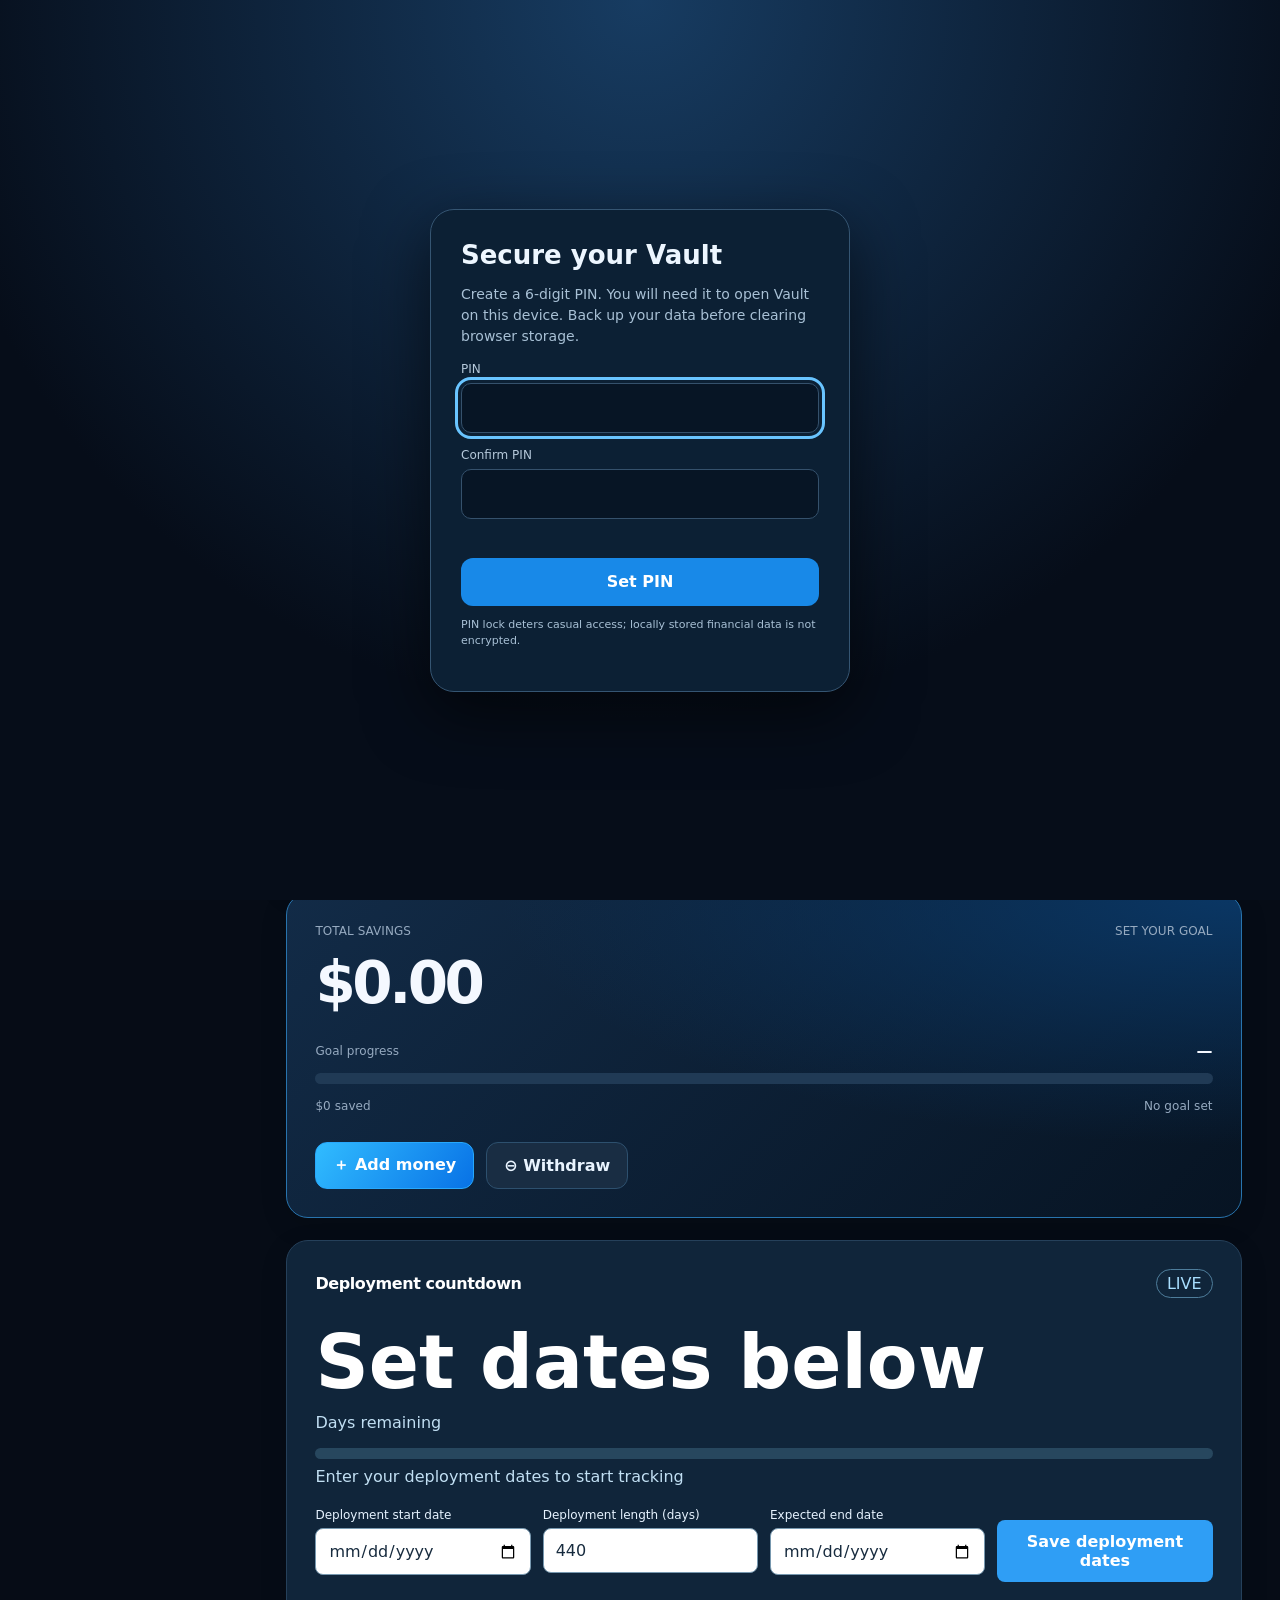
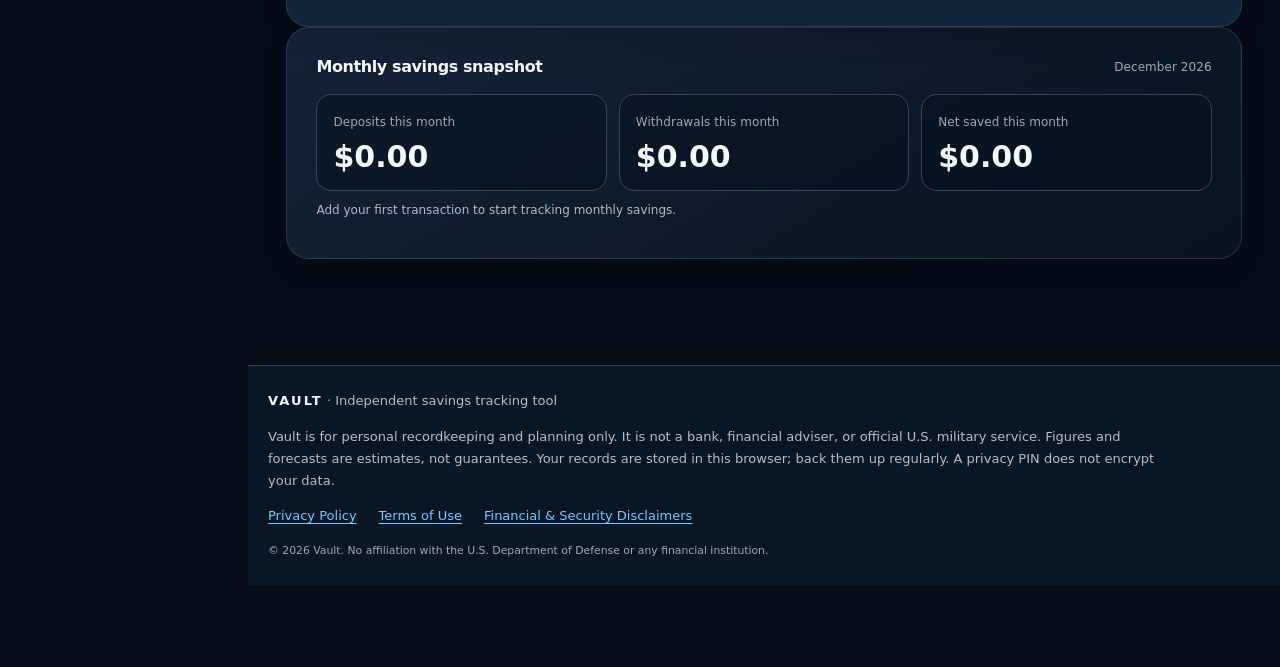
==== commit 276d7b90: "Add files via upload" ====
--- a/index.html
+++ b/index.html
@@ -78,7 +78,37 @@
 }
 @media(prefers-reduced-motion:reduce){*,*::before,*::after{scroll-behavior:auto!important;animation-duration:.01ms!important;transition-duration:.01ms!important}}
 </style>
-</head><body><div class="shell"><aside class="sidebar"><div class="brandlock"><img src="icon-192.png" alt="Vault V logo" class="brandicon"><div class="logo">V<span>A</span>ULT</div></div><div class="subbrand">DEPLOYMENT SAVINGS</div><nav class="nav"><a class="active" href="#dashboard">⌂ &nbsp; Dashboard</a><a href="#activity">↗ &nbsp; Transactions</a><a href="#plan">◎ &nbsp; Savings plan</a><a href="#data">⚙ &nbsp; Data & backup</a></nav><div class="sidebar-note">DISCIPLINE TODAY<br>FREEDOM TOMORROW</div></aside><main class="main"><header class="head"><div><div class="eyebrow">Your financial journey</div><h1>Your future is building.</h1><p>Stay consistent. Keep going.</p></div><div class="private">◈ &nbsp; Private on this device</div></header><div class="utilitybar"><button class="btn" type="button" id="privacyToggle">◉ Hide balances</button><button class="btn" type="button" id="csvExport">↓ Export CSV</button></div><div class="grid" id="dashboard"><section class="card hero"><div class="split"><div class="small">TOTAL SAVINGS</div><div class="small" id="goalBadge">SET YOUR GOAL</div></div><div class="balance" id="balance">$0.00</div><div class="split"><span class="small">Goal progress</span><b id="percent">—</b></div><div class="bar" id="progress" role="progressbar" aria-label="Savings goal progress" aria-valuemin="0" aria-valuemax="100" aria-valuenow="0"><div id="fill"></div></div><div class="split small"><span id="savedLabel">$0 saved</span><span id="goalLabel">No goal set</span></div><div class="actions"><button type="button" class="btn primary" id="addShortcut">＋ Add money</button><button type="button" class="btn" id="withdrawShortcut">⊖ Withdraw</button></div></section><section class="card"><h2>Deployment progress</h2><svg class="progress-ring" viewBox="0 0 160 160" role="img" aria-label="Deployment progress"><circle class="ring-track" cx="80" cy="80" r="61"/><circle id="ringFill" class="ring-fill" cx="80" cy="80" r="61" stroke-dasharray="0 383.27"/><text id="ringPct" x="80" y="77" class="ring-text">—</text><text x="80" y="95" class="ring-sub">Complete</text></svg><div class="mini3"><div><b id="elapsed">—</b><span>Elapsed</span></div><div><b id="remainingDays">—</b><span>Remaining</span></div><div><b id="totalDays">—</b><span>Total days</span></div></div></section><section class="card"><div class="split"><h2>Savings growth</h2><span class="small">Transaction history</span></div><div class="chart-wrap"><svg id="chart" viewBox="0 0 520 210" preserveAspectRatio="none" aria-label="Savings growth chart" role="img"></svg></div><div class="small" id="chartNote">Add a savings transaction to see your progress.</div></section><section class="card"><h2>Projection</h2><div class="small">Estimated end balance</div><div class="forecast-amount" id="forecast">—</div><p class="footnote" id="forecastNote">Set deployment dates and record savings to see a projection.</p><div class="insight" id="goalPace" aria-live="polite">Set a goal and deployment dates to see your required savings pace.</div><div class="status" id="forecastStatus">Your progress, your pace.</div></section><section class="card" id="activity"><div class="split"><h2>Recent transactions</h2><span class="small" id="txCount">0 records</span></div><div class="filters"><input id="txSearch" aria-label="Search transactions" placeholder="Search transactions..."><select id="txFilter" aria-label="Filter transaction type"><option value="all">All transactions</option><option value="deposit">Deposits only</option><option value="withdrawal">Withdrawals only</option></select></div><div class="vault-cat-filter"><label for="txCategoryFilter">Category</label><select id="txCategoryFilter"><option value="all">All categories</option><option value="">Uncategorized</option></select></div><ul class="transactions" id="history"></ul></section><section class="card"><h2>Quick stats</h2><div class="stats"><div class="stat"><small>Saved this month</small><strong id="monthSaved">$0</strong></div><div class="stat"><small>Monthly average</small><strong id="monthlyAverage">—</strong></div><div class="stat"><small>Left to goal</small><strong id="leftGoal">—</strong></div><div class="stat"><small>Days remaining</small><strong id="daysStat">—</strong></div></div><div class="quote">“Small steps each day create a big future.”</div></section><section class="full forms" id="plan"><div class="card" id="transactionPanel"><h2>Record savings</h2><form id="transactionForm"><div class="formgrid"><div><label for="type">Transaction</label><select id="type"><option value="deposit">Add to savings</option><option value="withdrawal">Withdraw from savings</option></select></div><div><label for="amount">Amount ($)</label><input id="amount" type="number" min="0.01" step="0.01" required placeholder="0.00"></div><div><label for="date">Date</label><input id="date" type="date" required></div><div><label for="txCategory">Category (optional)</label><select id="txCategory"><option value="">Uncategorized</option></select></div><div><label for="note">Note (optional)</label><input id="note" maxlength="100" placeholder="Payday transfer"></div></div><button class="btn primary" type="submit">Save transaction</button></form></div><div class="card"><h2>Your savings plan</h2><form id="settingsForm"><div class="formgrid"><div><label for="starting">Starting savings ($)</label><input id="starting" type="number" min="0" step="0.01" required></div><div><label for="goal">Savings goal ($)</label><input id="goal" type="number" min="0" step="0.01" required></div><div><label for="start">Deployment start</label><input id="start" type="date"></div><div><label for="end">Deployment end</label><input id="end" type="date"></div></div><button class="btn" type="submit">Save plan</button></form></div></section><section class="card full" id="data"><h2>Data & backups</h2><p class="footnote">Vault stores your records in this browser, not in a bank account or online service. Export backups regularly: clearing browser data or changing devices may erase your records. Projections are estimates, not guaranteed results.</p><div class="backup"><button class="btn" id="export" type="button">↓ Export JSON backup</button><div><label for="import">Restore a backup</label><input id="import" type="file" accept=".json,application/json"></div></div></section>
+
+<style id="vault-v40-lock-style">
+#vaultGate{position:fixed;inset:0;z-index:2147483647;background:radial-gradient(circle at 50% 0%,#173c62,#060d19 65%);display:grid;place-items:center;padding:20px;color:#edf6ff;font-family:system-ui,sans-serif}
+#vaultGate[hidden]{display:none!important}
+#vaultGate .gate-box{width:min(100%,420px);padding:30px;border:1px solid #355572;border-radius:24px;background:#0c2034;box-shadow:0 20px 65px #0009}
+#vaultGate h2{margin:0 0 8px;font-size:26px}
+#vaultGate p{color:#a8c0d5;line-height:1.5;font-size:14px}
+#vaultGate label{display:block;margin:15px 0 7px}
+#vaultGate input{width:100%;min-height:50px;font-size:20px;letter-spacing:.15em}
+#vaultGate button{margin-top:17px;width:100%;min-height:48px;border-radius:12px;background:#1889e8;color:white;border:0;font-weight:700}
+#vaultGate .gate-error{min-height:22px;color:#ffb6b6;font-size:13px}
+</style>
+<script id="vault-v40-lock-script">
+(()=>{
+'use strict';
+const KEY='vault-v40-pin', LOCK_MS=120000;
+let unlocked=false,hiddenAt=null;
+const gate=document.createElement('div');gate.id='vaultGate';gate.setAttribute('role','dialog');gate.setAttribute('aria-modal','true');gate.setAttribute('aria-label','Vault PIN lock');
+gate.innerHTML='<div class="gate-box"><h2 id="gateTitle">Secure your Vault</h2><p id="gateHelp">Create a 6-digit PIN. You will need it to open Vault on this device. Back up your data before clearing browser storage.</p><form id="gateForm"><label for="gatePin">PIN</label><input id="gatePin" type="password" inputmode="numeric" pattern="[0-9]{6}" maxlength="6" autocomplete="off" required><div id="gateConfirmWrap"><label for="gateConfirm">Confirm PIN</label><input id="gateConfirm" type="password" inputmode="numeric" pattern="[0-9]{6}" maxlength="6" autocomplete="off"></div><div class="gate-error" id="gateError" role="alert"></div><button id="gateSubmit" type="submit">Set PIN</button></form><p style="font-size:11px">PIN lock deters casual access; locally stored financial data is not encrypted.</p></div>';
+document.addEventListener('DOMContentLoaded',()=>{document.body.prepend(gate);configure();document.getElementById('gateForm').addEventListener('submit',submit);document.addEventListener('visibilitychange',()=>{if(document.hidden){hiddenAt=Date.now()}else if(unlocked&&hiddenAt&&Date.now()-hiddenAt>=LOCK_MS){lock()}});setInterval(()=>{if(unlocked&&hiddenAt&&Date.now()-hiddenAt>=LOCK_MS)lock()},30000)});
+const enc=new TextEncoder();
+function b64(bytes){return btoa(String.fromCharCode(...bytes))}
+function un64(str){return Uint8Array.from(atob(str),c=>c.charCodeAt(0))}
+async function derive(pin,salt){const material=await crypto.subtle.importKey('raw',enc.encode(pin),'PBKDF2',false,['deriveBits']);return new Uint8Array(await crypto.subtle.deriveBits({name:'PBKDF2',salt,iterations:180000,hash:'SHA-256'},material,256))}
+function stored(){try{return JSON.parse(localStorage.getItem(KEY)||'null')}catch{return null}}
+function configure(){const exists=!!stored();document.getElementById('gateTitle').textContent=exists?'Unlock Vault':'Secure your Vault';document.getElementById('gateHelp').textContent=exists?'Enter your 6-digit PIN to continue.':'Create a 6-digit PIN. You will need it to open Vault on this device. Back up your data before clearing browser storage.';document.getElementById('gateConfirmWrap').hidden=exists;document.getElementById('gateSubmit').textContent=exists?'Unlock':'Set PIN';document.getElementById('gatePin').value='';document.getElementById('gateConfirm').value='';document.getElementById('gateError').textContent='';gate.hidden=false;setTimeout(()=>document.getElementById('gatePin').focus(),30)}
+function lock(){unlocked=false;configure()}
+async function submit(e){e.preventDefault();const pin=document.getElementById('gatePin').value,confirm=document.getElementById('gateConfirm').value,error=document.getElementById('gateError'),button=document.getElementById('gateSubmit');if(!/^\d{6}$/.test(pin)){error.textContent='Enter exactly six digits.';return}if(!crypto?.subtle){error.textContent='Secure PIN support is unavailable in this browser.';return}button.disabled=true;try{const record=stored();if(!record){if(pin!==confirm){error.textContent='PINs do not match.';return}const salt=crypto.getRandomValues(new Uint8Array(16));const hash=await derive(pin,salt);localStorage.setItem(KEY,JSON.stringify({v:1,salt:b64(salt),hash:b64(hash)}))}else{const hash=await derive(pin,un64(record.salt));const saved=un64(record.hash);let mismatch=hash.length!==saved.length;for(let i=0;i<Math.min(hash.length,saved.length);i++)mismatch|=hash[i]^saved[i];if(mismatch){error.textContent='Incorrect PIN. Try again.';return}}unlocked=true;hiddenAt=null;gate.hidden=true;document.getElementById('gatePin').value='';document.getElementById('gateConfirm').value=''}catch{error.textContent='Could not access PIN storage. Check your browser settings.'}finally{button.disabled=false}}
+})();
+</script>
+<link rel="stylesheet" href="vault-v40.css"></head><body><div class="shell"><aside class="sidebar"><div class="brandlock"><img src="icon-192.png" alt="Vault V logo" class="brandicon"><div class="logo">V<span>A</span>ULT</div></div><div class="subbrand">DEPLOYMENT SAVINGS</div><nav class="nav"><a class="active" href="#dashboard">⌂ &nbsp; Dashboard</a><a href="#activity">↗ &nbsp; Transactions</a><a href="#plan">◎ &nbsp; Savings plan</a><a href="#data">⚙ &nbsp; Data & backup</a></nav><div class="sidebar-note">DISCIPLINE TODAY<br>FREEDOM TOMORROW</div></aside><main class="main"><header class="head"><div><div class="eyebrow">Your financial journey</div><h1>Your future is building.</h1><p>Stay consistent. Keep going.</p></div><div class="private">◈ &nbsp; Private on this device</div></header><div class="utilitybar"><button class="btn" type="button" id="privacyToggle">◉ Hide balances</button><button class="btn" type="button" id="csvExport">↓ Export CSV</button></div><div class="grid" id="dashboard"><section class="card hero"><div class="split"><div class="small">TOTAL SAVINGS</div><div class="small" id="goalBadge">SET YOUR GOAL</div></div><div class="balance" id="balance">$0.00</div><div class="split"><span class="small">Goal progress</span><b id="percent">—</b></div><div class="bar" id="progress" role="progressbar" aria-label="Savings goal progress" aria-valuemin="0" aria-valuemax="100" aria-valuenow="0"><div id="fill"></div></div><div class="split small"><span id="savedLabel">$0 saved</span><span id="goalLabel">No goal set</span></div><div class="actions"><button type="button" class="btn primary" id="addShortcut">＋ Add money</button><button type="button" class="btn" id="withdrawShortcut">⊖ Withdraw</button></div></section><section class="card"><h2>Deployment progress</h2><svg class="progress-ring" viewBox="0 0 160 160" role="img" aria-label="Deployment progress"><circle class="ring-track" cx="80" cy="80" r="61"/><circle id="ringFill" class="ring-fill" cx="80" cy="80" r="61" stroke-dasharray="0 383.27"/><text id="ringPct" x="80" y="77" class="ring-text">—</text><text x="80" y="95" class="ring-sub">Complete</text></svg><div class="mini3"><div><b id="elapsed">—</b><span>Elapsed</span></div><div><b id="remainingDays">—</b><span>Remaining</span></div><div><b id="totalDays">—</b><span>Total days</span></div></div></section><section class="card"><div class="split"><h2>Savings growth</h2><span class="small">Transaction history</span></div><div class="chart-wrap"><svg id="chart" viewBox="0 0 520 210" preserveAspectRatio="none" aria-label="Savings growth chart" role="img"></svg></div><div class="small" id="chartNote">Add a savings transaction to see your progress.</div></section><section class="card"><h2>Projection</h2><div class="small">Estimated end balance</div><div class="forecast-amount" id="forecast">—</div><p class="footnote" id="forecastNote">Set deployment dates and record savings to see a projection.</p><div class="insight" id="goalPace" aria-live="polite">Set a goal and deployment dates to see your required savings pace.</div><div class="status" id="forecastStatus">Your progress, your pace.</div></section><section class="card" id="activity"><div class="split"><h2>Recent transactions</h2><span class="small" id="txCount">0 records</span></div><div class="filters"><input id="txSearch" aria-label="Search transactions" placeholder="Search transactions..."><select id="txFilter" aria-label="Filter transaction type"><option value="all">All transactions</option><option value="deposit">Deposits only</option><option value="withdrawal">Withdrawals only</option></select></div><div class="vault-cat-filter"><label for="txCategoryFilter">Category</label><select id="txCategoryFilter"><option value="all">All categories</option><option value="">Uncategorized</option></select></div><ul class="transactions" id="history"></ul></section><section class="card"><h2>Quick stats</h2><div class="stats"><div class="stat"><small>Saved this month</small><strong id="monthSaved">$0</strong></div><div class="stat"><small>Monthly average</small><strong id="monthlyAverage">—</strong></div><div class="stat"><small>Left to goal</small><strong id="leftGoal">—</strong></div><div class="stat"><small>Days remaining</small><strong id="daysStat">—</strong></div></div><div class="quote">“Small steps each day create a big future.”</div></section><section class="full forms" id="plan"><div class="card" id="transactionPanel"><h2>Record savings</h2><form id="transactionForm"><div class="formgrid"><div><label for="type">Transaction</label><select id="type"><option value="deposit">Add to savings</option><option value="withdrawal">Withdraw from savings</option></select></div><div><label for="amount">Amount ($)</label><input id="amount" type="number" min="0.01" step="0.01" required placeholder="0.00"></div><div><label for="date">Date</label><input id="date" type="date" required></div><div><label for="txCategory">Category (optional)</label><select id="txCategory"><option value="">Uncategorized</option></select></div><div><label for="note">Note (optional)</label><input id="note" maxlength="100" placeholder="Payday transfer"></div></div><button class="btn primary" type="submit">Save transaction</button></form></div><div class="card"><h2>Your savings plan</h2><form id="settingsForm"><div class="formgrid"><div><label for="starting">Starting savings ($)</label><input id="starting" type="number" min="0" step="0.01" required></div><div><label for="goal">Savings goal ($)</label><input id="goal" type="number" min="0" step="0.01" required></div><div><label for="start">Deployment start</label><input id="start" type="date"></div><div><label for="end">Deployment end</label><input id="end" type="date"></div></div><button class="btn" type="submit">Save plan</button></form></div></section><section class="card full" id="data"><h2>Data & backups</h2><p class="footnote">Vault stores your records in this browser, not in a bank account or online service. Export backups regularly: clearing browser data or changing devices may erase your records. Projections are estimates, not guaranteed results.</p><div class="backup"><button class="btn" id="export" type="button">↓ Export JSON backup</button><div><label for="import">Restore a backup</label><input id="import" type="file" accept=".json,application/json"></div></div></section>
 <section class="card full" id="insights"><div class="split"><h2>Payday & savings insights</h2><span class="small">V1.1</span></div>
 <div class="stats" id="insightStats"></div><div class="insight" id="projectionRange">Add transactions to build projections.</div>
 <div class="insight" id="checkpoint">Set a goal and dates to see monthly checkpoints.</div>
@@ -182,4 +212,4 @@
 document.addEventListener('visibilitychange',()=>{if(!document.hidden)render()});
 })();
 </script>
-</body></html>
+<script src="vault-v40.js"></script></body></html>
--- a/vault-v40.css
+++ b/vault-v40.css
@@ -0,0 +1,36 @@
+
+/* Vault V4.0 final: breathing room and polished mobile cards */
+.vault-page-content{display:grid!important;gap:22px!important;align-content:start}
+.vault-page-content>.card,.vault-page-content>.full,.vault-page-content>.vault-countdown,.vault-page-content>section{margin:0!important;min-width:0}
+.vault-page-content .card{border-radius:22px}
+#vault-page-home .vault-page-content{gap:22px!important}
+#vault-page-home .vault-page-content>.card{padding:clamp(19px,4vw,28px)!important}
+#vault-page-home .vault-page-content>.card+.card{margin-top:0!important}
+#vaultMonthlyPulse{grid-column:1/-1}
+.v40-panel{border:1px solid rgba(106,166,219,.25);background:linear-gradient(155deg,#142b43,#0b1b2e);border-radius:22px;padding:22px;box-shadow:0 15px 40px #0002}
+.v40-panel h3{margin:0 0 13px;font-size:18px}
+.v40-fields{display:grid;grid-template-columns:repeat(2,minmax(0,1fr));gap:12px}
+.v40-fields label{display:block;font-size:12px;color:#a9c6dc;margin-bottom:6px}
+.v40-fields input,.v40-fields select{width:100%;min-width:0;min-height:45px}
+.v40-row{display:flex;gap:10px;align-items:center;flex-wrap:wrap;margin-top:14px}
+.v40-row button{min-height:44px}
+.v40-muted{color:#aac3d8;font-size:13px;line-height:1.6}
+.v40-item{display:flex;align-items:center;justify-content:space-between;gap:12px;padding:10px 0;border-bottom:1px solid #31506b}
+.v40-item:last-child{border:0}
+.v40-item button{min-height:38px}
+.v40-preview{white-space:pre-wrap;overflow-wrap:anywhere;font-size:13px;color:#c6d9e8}
+body[data-v40-theme="midnight"]{--vault-edge:#3c4556;filter:none;background:#080a0e}
+body[data-v40-theme="midnight"] .card,body[data-v40-theme="midnight"] .v40-panel{background:linear-gradient(150deg,#20242c,#0c0f16)!important}
+body[data-v40-theme="emerald"]{--vault-edge:#276f64;background:#071a19}
+body[data-v40-theme="emerald"] .card,body[data-v40-theme="emerald"] .v40-panel{background:linear-gradient(150deg,#143d3b,#09201e)!important}
+body[data-v40-theme="slate"]{--vault-edge:#597088;background:#121b29}
+body[data-v40-theme="slate"] .card,body[data-v40-theme="slate"] .v40-panel{background:linear-gradient(150deg,#2a3b50,#131f30)!important}
+#vaultGate[hidden]{display:none!important}
+#setPin,#clearPin,#lockNow,#vaultLock{display:none!important}
+@media(max-width:720px){
+.vault-page-content,#vault-page-home .vault-page-content{display:flex!important;flex-direction:column;gap:20px!important}
+.vault-page-content>*{width:100%!important;max-width:100%;flex:none!important}
+.v40-fields{grid-template-columns:1fr}
+.v40-panel{padding:19px;border-radius:20px}
+#dashboard>.card{margin:0!important}
+}
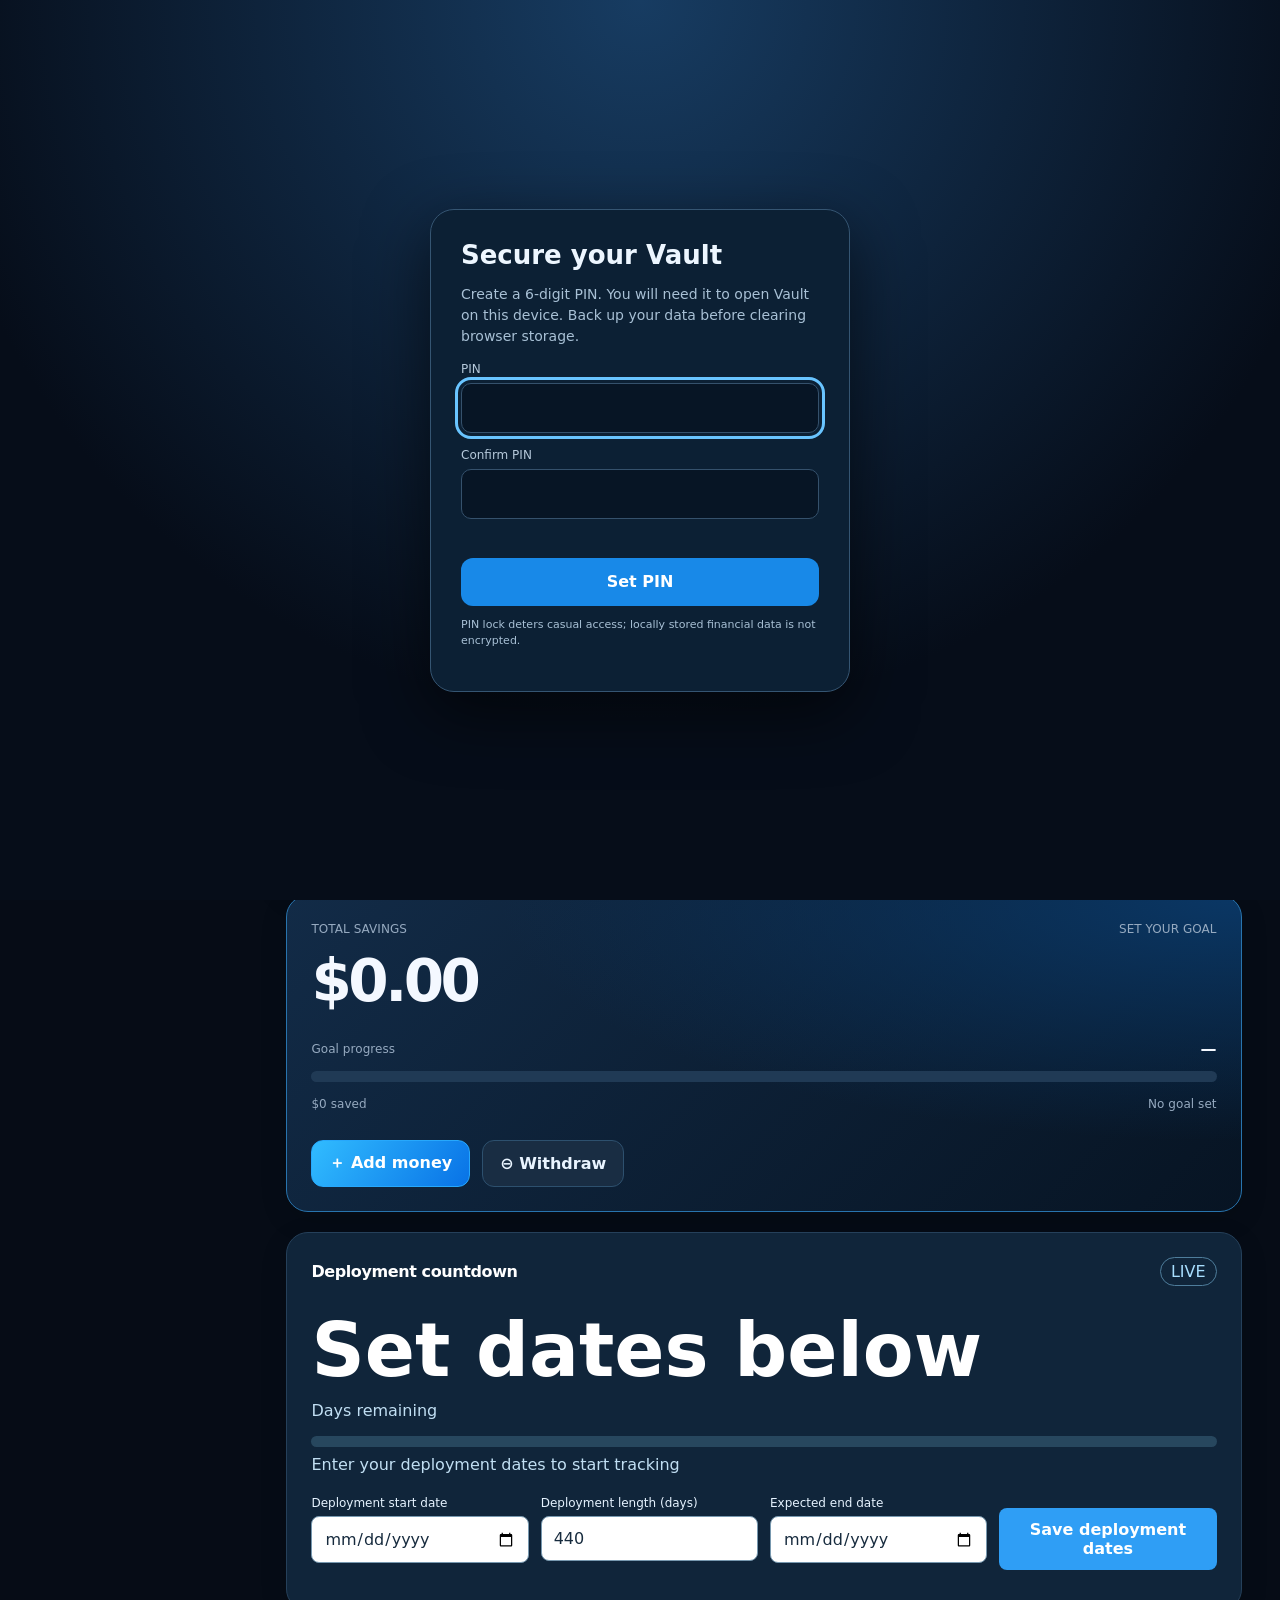
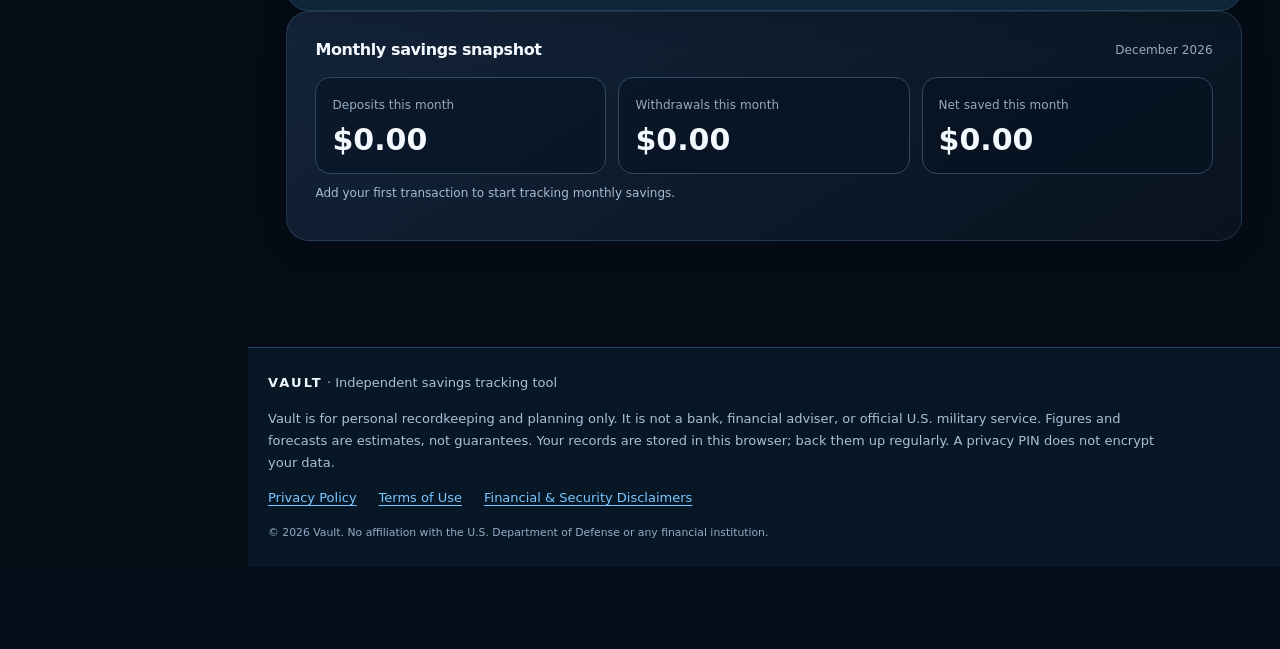
==== commit 64bfaac7: "Add files via upload" ====
--- a/index.html
+++ b/index.html
@@ -93,7 +93,7 @@
 <script id="vault-v40-lock-script">
 (()=>{
 'use strict';
-const KEY='vault-v40-pin', LOCK_MS=120000;
+const KEY='vault-v40-pin', LOCK_MS=120000;window.vaultPinReady=false;
 let unlocked=false,hiddenAt=null;
 const gate=document.createElement('div');gate.id='vaultGate';gate.setAttribute('role','dialog');gate.setAttribute('aria-modal','true');gate.setAttribute('aria-label','Vault PIN lock');
 gate.innerHTML='<div class="gate-box"><h2 id="gateTitle">Secure your Vault</h2><p id="gateHelp">Create a 6-digit PIN. You will need it to open Vault on this device. Back up your data before clearing browser storage.</p><form id="gateForm"><label for="gatePin">PIN</label><input id="gatePin" type="password" inputmode="numeric" pattern="[0-9]{6}" maxlength="6" autocomplete="off" required><div id="gateConfirmWrap"><label for="gateConfirm">Confirm PIN</label><input id="gateConfirm" type="password" inputmode="numeric" pattern="[0-9]{6}" maxlength="6" autocomplete="off"></div><div class="gate-error" id="gateError" role="alert"></div><button id="gateSubmit" type="submit">Set PIN</button></form><p style="font-size:11px">PIN lock deters casual access; locally stored financial data is not encrypted.</p></div>';
@@ -104,8 +104,8 @@
 async function derive(pin,salt){const material=await crypto.subtle.importKey('raw',enc.encode(pin),'PBKDF2',false,['deriveBits']);return new Uint8Array(await crypto.subtle.deriveBits({name:'PBKDF2',salt,iterations:180000,hash:'SHA-256'},material,256))}
 function stored(){try{return JSON.parse(localStorage.getItem(KEY)||'null')}catch{return null}}
 function configure(){const exists=!!stored();document.getElementById('gateTitle').textContent=exists?'Unlock Vault':'Secure your Vault';document.getElementById('gateHelp').textContent=exists?'Enter your 6-digit PIN to continue.':'Create a 6-digit PIN. You will need it to open Vault on this device. Back up your data before clearing browser storage.';document.getElementById('gateConfirmWrap').hidden=exists;document.getElementById('gateSubmit').textContent=exists?'Unlock':'Set PIN';document.getElementById('gatePin').value='';document.getElementById('gateConfirm').value='';document.getElementById('gateError').textContent='';gate.hidden=false;setTimeout(()=>document.getElementById('gatePin').focus(),30)}
-function lock(){unlocked=false;configure()}
-async function submit(e){e.preventDefault();const pin=document.getElementById('gatePin').value,confirm=document.getElementById('gateConfirm').value,error=document.getElementById('gateError'),button=document.getElementById('gateSubmit');if(!/^\d{6}$/.test(pin)){error.textContent='Enter exactly six digits.';return}if(!crypto?.subtle){error.textContent='Secure PIN support is unavailable in this browser.';return}button.disabled=true;try{const record=stored();if(!record){if(pin!==confirm){error.textContent='PINs do not match.';return}const salt=crypto.getRandomValues(new Uint8Array(16));const hash=await derive(pin,salt);localStorage.setItem(KEY,JSON.stringify({v:1,salt:b64(salt),hash:b64(hash)}))}else{const hash=await derive(pin,un64(record.salt));const saved=un64(record.hash);let mismatch=hash.length!==saved.length;for(let i=0;i<Math.min(hash.length,saved.length);i++)mismatch|=hash[i]^saved[i];if(mismatch){error.textContent='Incorrect PIN. Try again.';return}}unlocked=true;hiddenAt=null;gate.hidden=true;document.getElementById('gatePin').value='';document.getElementById('gateConfirm').value=''}catch{error.textContent='Could not access PIN storage. Check your browser settings.'}finally{button.disabled=false}}
+function lock(){unlocked=false;window.vaultPinReady=false;configure()}
+async function submit(e){e.preventDefault();const pin=document.getElementById('gatePin').value,confirm=document.getElementById('gateConfirm').value,error=document.getElementById('gateError'),button=document.getElementById('gateSubmit');if(!/^\d{6}$/.test(pin)){error.textContent='Enter exactly six digits.';return}if(!crypto?.subtle){error.textContent='Secure PIN support is unavailable in this browser.';return}button.disabled=true;try{const record=stored();if(!record){if(pin!==confirm){error.textContent='PINs do not match.';return}const salt=crypto.getRandomValues(new Uint8Array(16));const hash=await derive(pin,salt);localStorage.setItem(KEY,JSON.stringify({v:1,salt:b64(salt),hash:b64(hash)}))}else{const hash=await derive(pin,un64(record.salt));const saved=un64(record.hash);let mismatch=hash.length!==saved.length;for(let i=0;i<Math.min(hash.length,saved.length);i++)mismatch|=hash[i]^saved[i];if(mismatch){error.textContent='Incorrect PIN. Try again.';return}}unlocked=true;window.vaultPinReady=true;window.dispatchEvent(new Event('vault-pin-ready'));hiddenAt=null;gate.hidden=true;document.getElementById('gatePin').value='';document.getElementById('gateConfirm').value=''}catch{error.textContent='Could not access PIN storage. Check your browser settings.'}finally{button.disabled=false}}
 })();
 </script>
 <link rel="stylesheet" href="vault-v40.css"></head><body><div class="shell"><aside class="sidebar"><div class="brandlock"><img src="icon-192.png" alt="Vault V logo" class="brandicon"><div class="logo">V<span>A</span>ULT</div></div><div class="subbrand">DEPLOYMENT SAVINGS</div><nav class="nav"><a class="active" href="#dashboard">⌂ &nbsp; Dashboard</a><a href="#activity">↗ &nbsp; Transactions</a><a href="#plan">◎ &nbsp; Savings plan</a><a href="#data">⚙ &nbsp; Data & backup</a></nav><div class="sidebar-note">DISCIPLINE TODAY<br>FREEDOM TOMORROW</div></aside><main class="main"><header class="head"><div><div class="eyebrow">Your financial journey</div><h1>Your future is building.</h1><p>Stay consistent. Keep going.</p></div><div class="private">◈ &nbsp; Private on this device</div></header><div class="utilitybar"><button class="btn" type="button" id="privacyToggle">◉ Hide balances</button><button class="btn" type="button" id="csvExport">↓ Export CSV</button></div><div class="grid" id="dashboard"><section class="card hero"><div class="split"><div class="small">TOTAL SAVINGS</div><div class="small" id="goalBadge">SET YOUR GOAL</div></div><div class="balance" id="balance">$0.00</div><div class="split"><span class="small">Goal progress</span><b id="percent">—</b></div><div class="bar" id="progress" role="progressbar" aria-label="Savings goal progress" aria-valuemin="0" aria-valuemax="100" aria-valuenow="0"><div id="fill"></div></div><div class="split small"><span id="savedLabel">$0 saved</span><span id="goalLabel">No goal set</span></div><div class="actions"><button type="button" class="btn primary" id="addShortcut">＋ Add money</button><button type="button" class="btn" id="withdrawShortcut">⊖ Withdraw</button></div></section><section class="card"><h2>Deployment progress</h2><svg class="progress-ring" viewBox="0 0 160 160" role="img" aria-label="Deployment progress"><circle class="ring-track" cx="80" cy="80" r="61"/><circle id="ringFill" class="ring-fill" cx="80" cy="80" r="61" stroke-dasharray="0 383.27"/><text id="ringPct" x="80" y="77" class="ring-text">—</text><text x="80" y="95" class="ring-sub">Complete</text></svg><div class="mini3"><div><b id="elapsed">—</b><span>Elapsed</span></div><div><b id="remainingDays">—</b><span>Remaining</span></div><div><b id="totalDays">—</b><span>Total days</span></div></div></section><section class="card"><div class="split"><h2>Savings growth</h2><span class="small">Transaction history</span></div><div class="chart-wrap"><svg id="chart" viewBox="0 0 520 210" preserveAspectRatio="none" aria-label="Savings growth chart" role="img"></svg></div><div class="small" id="chartNote">Add a savings transaction to see your progress.</div></section><section class="card"><h2>Projection</h2><div class="small">Estimated end balance</div><div class="forecast-amount" id="forecast">—</div><p class="footnote" id="forecastNote">Set deployment dates and record savings to see a projection.</p><div class="insight" id="goalPace" aria-live="polite">Set a goal and deployment dates to see your required savings pace.</div><div class="status" id="forecastStatus">Your progress, your pace.</div></section><section class="card" id="activity"><div class="split"><h2>Recent transactions</h2><span class="small" id="txCount">0 records</span></div><div class="filters"><input id="txSearch" aria-label="Search transactions" placeholder="Search transactions..."><select id="txFilter" aria-label="Filter transaction type"><option value="all">All transactions</option><option value="deposit">Deposits only</option><option value="withdrawal">Withdrawals only</option></select></div><div class="vault-cat-filter"><label for="txCategoryFilter">Category</label><select id="txCategoryFilter"><option value="all">All categories</option><option value="">Uncategorized</option></select></div><ul class="transactions" id="history"></ul></section><section class="card"><h2>Quick stats</h2><div class="stats"><div class="stat"><small>Saved this month</small><strong id="monthSaved">$0</strong></div><div class="stat"><small>Monthly average</small><strong id="monthlyAverage">—</strong></div><div class="stat"><small>Left to goal</small><strong id="leftGoal">—</strong></div><div class="stat"><small>Days remaining</small><strong id="daysStat">—</strong></div></div><div class="quote">“Small steps each day create a big future.”</div></section><section class="full forms" id="plan"><div class="card" id="transactionPanel"><h2>Record savings</h2><form id="transactionForm"><div class="formgrid"><div><label for="type">Transaction</label><select id="type"><option value="deposit">Add to savings</option><option value="withdrawal">Withdraw from savings</option></select></div><div><label for="amount">Amount ($)</label><input id="amount" type="number" min="0.01" step="0.01" required placeholder="0.00"></div><div><label for="date">Date</label><input id="date" type="date" required></div><div><label for="txCategory">Category (optional)</label><select id="txCategory"><option value="">Uncategorized</option></select></div><div><label for="note">Note (optional)</label><input id="note" maxlength="100" placeholder="Payday transfer"></div></div><button class="btn primary" type="submit">Save transaction</button></form></div><div class="card"><h2>Your savings plan</h2><form id="settingsForm"><div class="formgrid"><div><label for="starting">Starting savings ($)</label><input id="starting" type="number" min="0" step="0.01" required></div><div><label for="goal">Savings goal ($)</label><input id="goal" type="number" min="0" step="0.01" required></div><div><label for="start">Deployment start</label><input id="start" type="date"></div><div><label for="end">Deployment end</label><input id="end" type="date"></div></div><button class="btn" type="submit">Save plan</button></form></div></section><section class="card full" id="data"><h2>Data & backups</h2><p class="footnote">Vault stores your records in this browser, not in a bank account or online service. Export backups regularly: clearing browser data or changing devices may erase your records. Projections are estimates, not guaranteed results.</p><div class="backup"><button class="btn" id="export" type="button">↓ Export JSON backup</button><div><label for="import">Restore a backup</label><input id="import" type="file" accept=".json,application/json"></div></div></section>
@@ -172,9 +172,9 @@
 $('v29Progress').textContent=percent+'% complete · '+total+' total days · Ends '+b.toLocaleDateString();
 $('v29Fill').style.width=percent+'%';
 }
-$('v29Form').addEventListener('submit',e=>{e.preventDefault();const a=parse(start.value),b=parse(end.value);if(!a||!b||b<=a){status.textContent='Choose a valid start date and later end date.';return}try{localStorage.setItem(KEY,JSON.stringify({start:start.value,end:end.value,length:Number(len.value)}));status.textContent='Deployment dates saved on this device.';render()}catch{status.textContent='Unable to save dates. Check browser storage.'}});
-try{const data=JSON.parse(localStorage.getItem(KEY)||'null');if(data&&parse(data.start)&&parse(data.end)){start.value=data.start;end.value=data.end;len.value=diff(parse(data.start),parse(data.end))}else{const old=JSON.parse(localStorage.getItem('vault-deployment-v3')||'null');if(old?.settings?.start&&old?.settings?.end){start.value=old.settings.start;end.value=old.settings.end;len.value=diff(parse(start.value),parse(end.value))}}}catch{}
-render();window.addEventListener('focus',render);document.addEventListener('visibilitychange',()=>{if(!document.hidden)render()});setInterval(render,60000);
+$('v29Form').addEventListener('submit',e=>{e.preventDefault();const a=parse(start.value),b=parse(end.value);if(!a||!b||b<=a){status.textContent='Choose a valid start date and later end date.';return}try{const main=JSON.parse(localStorage.getItem('vault-deployment-v3')||'null')||{settings:{starting:0,goal:0},transactions:[]};main.settings={...main.settings,start:start.value,end:end.value};localStorage.setItem('vault-deployment-v3',JSON.stringify(main));localStorage.setItem(KEY,JSON.stringify({start:start.value,end:end.value,length:Number(len.value)}));window.dispatchEvent(new Event('vault-updated'));status.textContent='Deployment dates saved on this device.';render()}catch{status.textContent='Unable to save dates. Check browser storage.'}});
+try{const data=JSON.parse(localStorage.getItem(KEY)||'null');const main=JSON.parse(localStorage.getItem('vault-deployment-v3')||'null');const source=main?.settings?.start&&main?.settings?.end?main.settings:data;if(source&&parse(source.start)&&parse(source.end)){start.value=source.start;end.value=source.end;len.value=diff(parse(source.start),parse(source.end))}}catch{}
+render();window.addEventListener('vault-updated',()=>{try{const d=JSON.parse(localStorage.getItem('vault-deployment-v3')||'null')?.settings;if(d?.start&&d?.end){start.value=d.start;end.value=d.end;len.value=diff(parse(d.start),parse(d.end));render()}}catch{}});window.addEventListener('focus',render);document.addEventListener('visibilitychange',()=>{if(!document.hidden)render()});setInterval(render,60000);
 }
 if(document.readyState==='loading')document.addEventListener('DOMContentLoaded',init);else init();
 })();</script>
--- a/vault-v40.css
+++ b/vault-v40.css
@@ -1,11 +1,11 @@
 
 /* Vault V4.0 final: breathing room and polished mobile cards */
-.vault-page-content{display:grid!important;gap:22px!important;align-content:start}
+#dashboard{gap:22px!important;align-content:start}
 .vault-page-content>.card,.vault-page-content>.full,.vault-page-content>.vault-countdown,.vault-page-content>section{margin:0!important;min-width:0}
 .vault-page-content .card{border-radius:22px}
-#vault-page-home .vault-page-content{gap:22px!important}
-#vault-page-home .vault-page-content>.card{padding:clamp(19px,4vw,28px)!important}
-#vault-page-home .vault-page-content>.card+.card{margin-top:0!important}
+#dashboard{gap:22px!important}
+#dashboard>.card{padding:clamp(19px,4vw,28px)!important}
+#dashboard>.card+.card{margin-top:0!important}
 #vaultMonthlyPulse{grid-column:1/-1}
 .v40-panel{border:1px solid rgba(106,166,219,.25);background:linear-gradient(155deg,#142b43,#0b1b2e);border-radius:22px;padding:22px;box-shadow:0 15px 40px #0002}
 .v40-panel h3{margin:0 0 13px;font-size:18px}
@@ -28,9 +28,17 @@
 #vaultGate[hidden]{display:none!important}
 #setPin,#clearPin,#lockNow,#vaultLock{display:none!important}
 @media(max-width:720px){
-.vault-page-content,#vault-page-home .vault-page-content{display:flex!important;flex-direction:column;gap:20px!important}
-.vault-page-content>*{width:100%!important;max-width:100%;flex:none!important}
+#dashboard{display:flex!important;flex-direction:column;gap:20px!important}
+#dashboard>*{width:100%!important;max-width:100%;flex:none!important}
 .v40-fields{grid-template-columns:1fr}
 .v40-panel{padding:19px;border-radius:20px}
 #dashboard>.card{margin:0!important}
 }
+
+/* V4.1: spacing applies to navigation-created page content, not only legacy dashboard */
+.vault-page-content{gap:20px!important;min-width:0}
+.vault-page-content>*{min-width:0;max-width:100%;box-sizing:border-box}
+.vault-page-content .v40-panel{width:100%;box-sizing:border-box}
+.v40-panel input,.v40-panel select{box-sizing:border-box;max-width:100%}
+.v40-item{flex-wrap:wrap}
+@media(max-width:720px){.vault-page-content{gap:16px!important}.v40-item .v40-row{width:100%;justify-content:flex-start}.v40-panel{padding:18px!important}}
